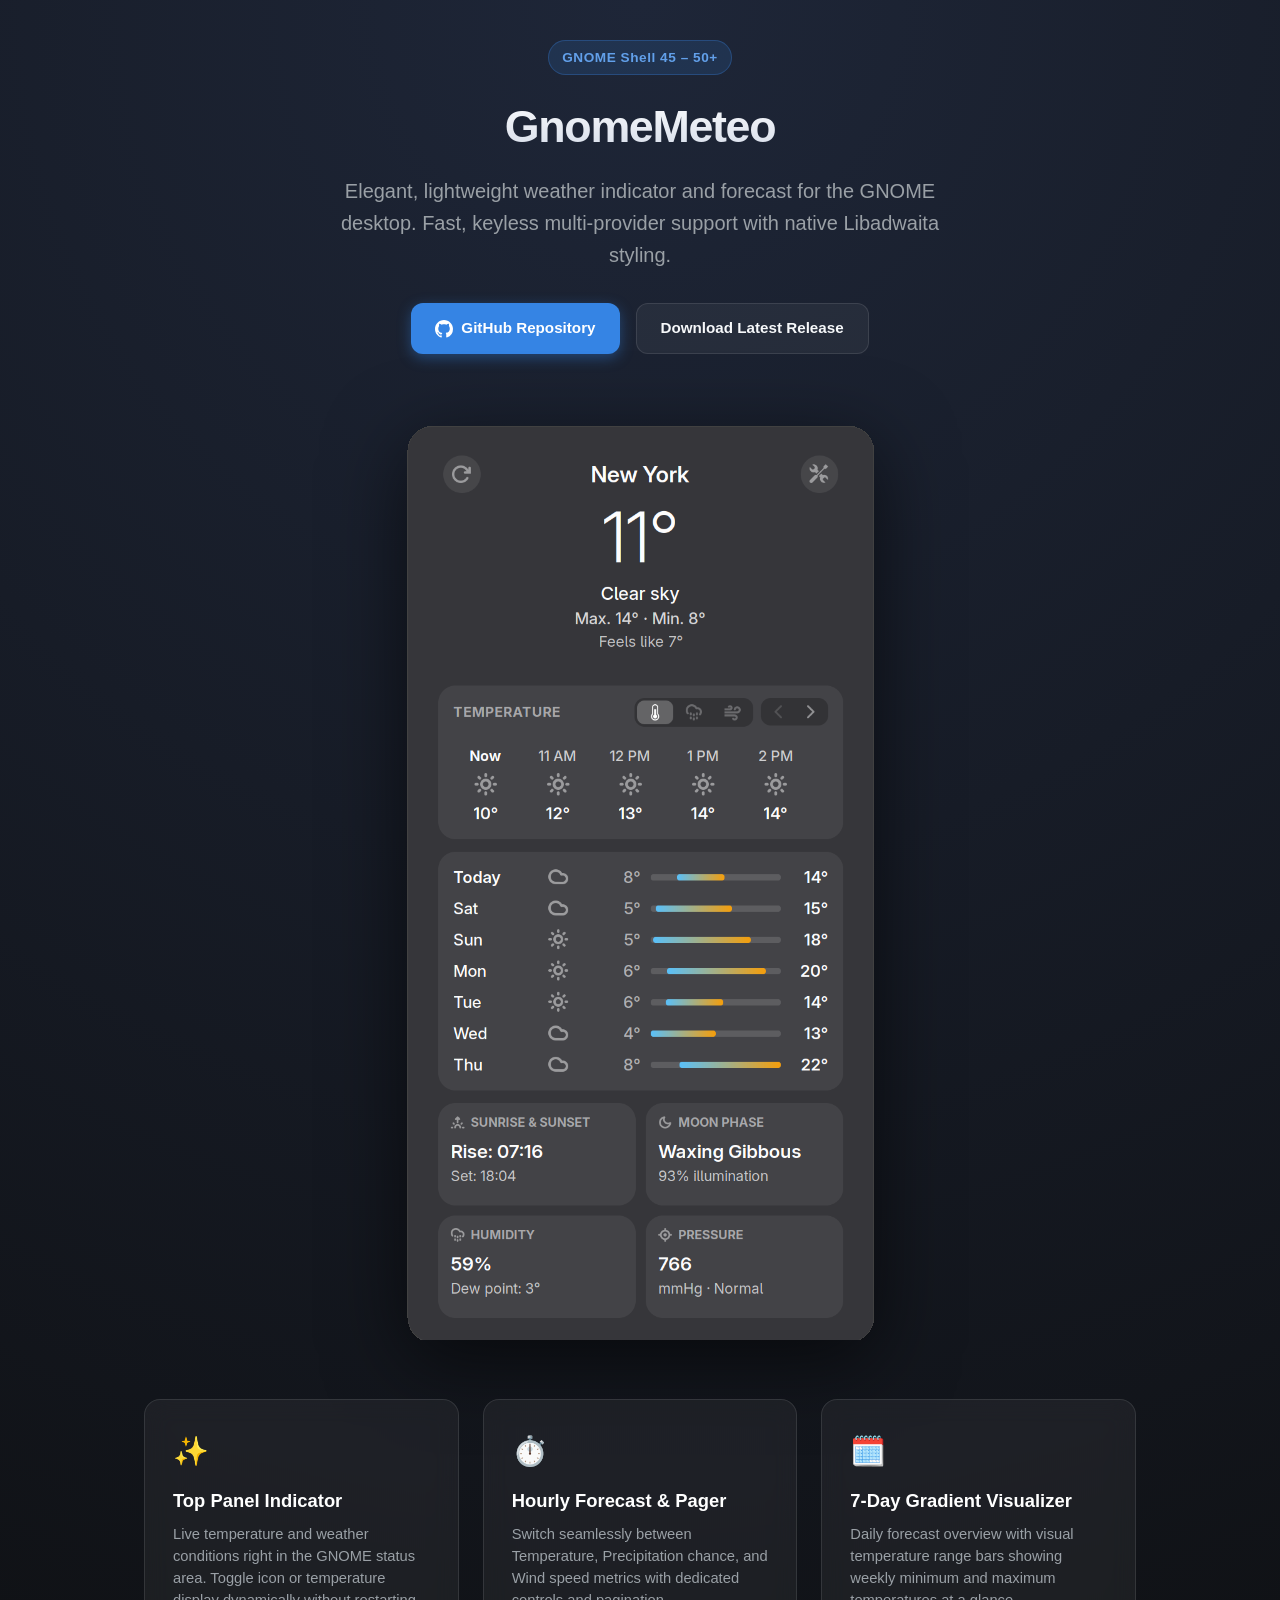
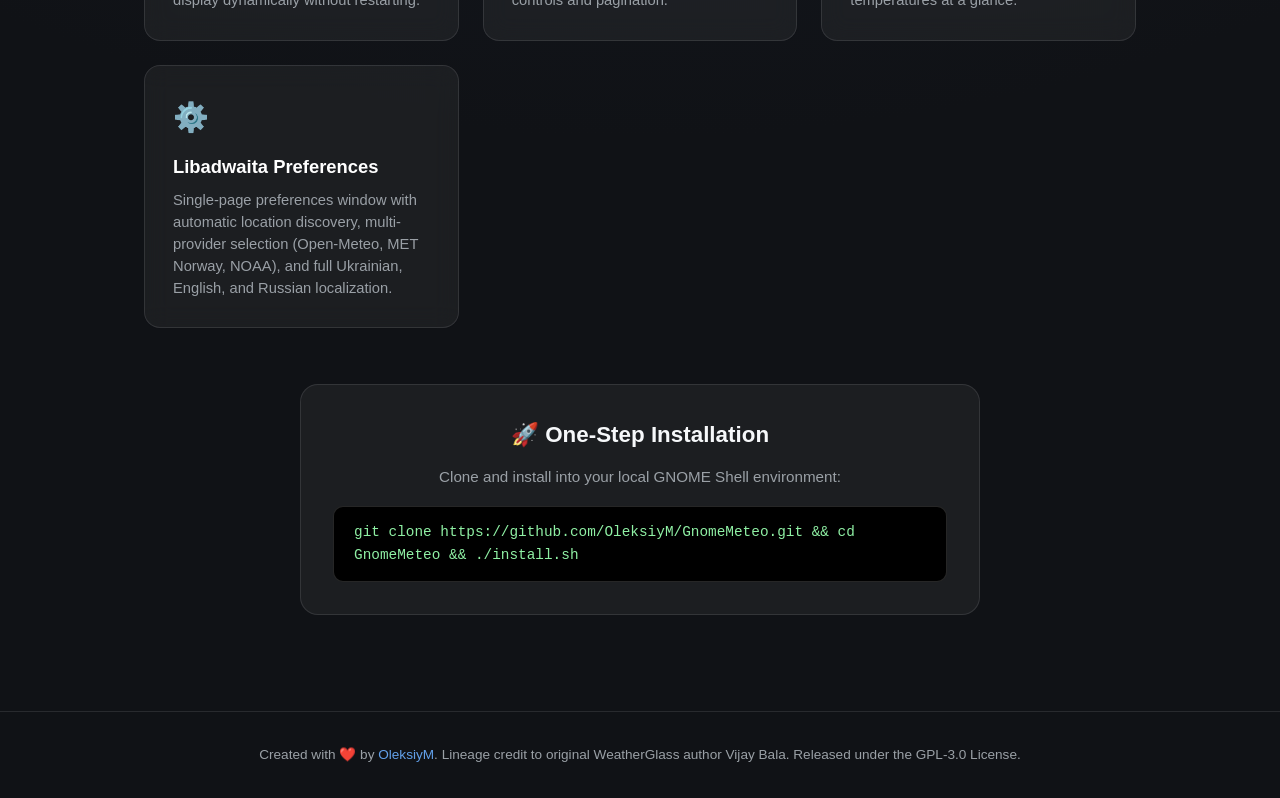
==== index.html @ cbe9571a "ci: add GitHub Actions workflows, landing page, and clean up repo structure" ====
<!DOCTYPE html>
<html lang="en">
<head>
  <meta charset="UTF-8">
  <meta name="viewport" content="width=device-width, initial-scale=1.0">
  <title>GnomeMeteo — Weather Indicator & Forecast for GNOME Shell</title>
  <meta name="description" content="Elegant, lightweight weather indicator and forecast for GNOME Shell 45+ with native Libadwaita styling.">
  <link rel="icon" type="image/png" href="extension/assets/weatherglass-icon-128.png">
  <style>
    :root {
      --bg: #101216;
      --card-bg: rgba(255, 255, 255, 0.05);
      --card-border: rgba(255, 255, 255, 0.1);
      --text-main: #f6f8fa;
      --text-muted: #9aa0a6;
      --accent: #3584e4;
      --accent-hover: #1c71d8;
    }

    * {
      box-sizing: border-box;
      margin: 0;
      padding: 0;
    }

    body {
      font-family: -apple-system, BlinkMacSystemFont, "Cantarell", "Inter", "Segoe UI", Roboto, Helvetica, Arial, sans-serif;
      background: radial-gradient(circle at 50% 0%, #1e2638 0%, var(--bg) 70%);
      color: var(--text-main);
      line-height: 1.6;
      min-height: 100vh;
      display: flex;
      flex-direction: column;
    }

    header {
      padding: 2.5rem 1.5rem 1.5rem;
      text-align: center;
      max-width: 800px;
      margin: 0 auto;
    }

    .badge {
      display: inline-block;
      padding: 0.35rem 0.85rem;
      border-radius: 999px;
      background: rgba(53, 132, 228, 0.15);
      color: #62a0ea;
      font-size: 0.85rem;
      font-weight: 600;
      letter-spacing: 0.04em;
      margin-bottom: 1rem;
      border: 1px solid rgba(53, 132, 228, 0.3);
    }

    h1 {
      font-size: 2.8rem;
      font-weight: 800;
      letter-spacing: -0.03em;
      margin-bottom: 0.8rem;
      background: linear-gradient(180deg, #ffffff 0%, #cfd7e6 100%);
      -webkit-background-clip: text;
      -webkit-text-fill-color: transparent;
    }

    .subtitle {
      font-size: 1.25rem;
      color: var(--text-muted);
      max-width: 620px;
      margin: 0 auto 2rem;
    }

    .cta-buttons {
      display: flex;
      gap: 1rem;
      justify-content: center;
      flex-wrap: wrap;
      margin-bottom: 2rem;
    }

    .btn {
      display: inline-flex;
      align-items: center;
      gap: 0.5rem;
      padding: 0.75rem 1.5rem;
      border-radius: 12px;
      font-weight: 600;
      font-size: 0.95rem;
      text-decoration: none;
      transition: all 0.2s ease;
    }

    .btn-primary {
      background: var(--accent);
      color: #ffffff;
      box-shadow: 0 4px 14px rgba(53, 132, 228, 0.4);
    }

    .btn-primary:hover {
      background: var(--accent-hover);
      transform: translateY(-1px);
    }

    .btn-secondary {
      background: var(--card-bg);
      color: var(--text-main);
      border: 1px solid var(--card-border);
    }

    .btn-secondary:hover {
      background: rgba(255, 255, 255, 0.1);
      transform: translateY(-1px);
    }

    main {
      flex: 1;
      max-width: 1040px;
      margin: 0 auto;
      padding: 0 1.5rem 3rem;
      width: 100%;
    }

    .preview-container {
      display: flex;
      justify-content: center;
      align-items: center;
      padding: 1rem 0 3.5rem;
    }

    .preview-image {
      max-width: 100%;
      height: auto;
      filter: drop-shadow(0 20px 40px rgba(0, 0, 0, 0.6));
      border-radius: 18px;
      transition: transform 0.3s ease;
    }

    .preview-image:hover {
      transform: scale(1.01);
    }

    .features-grid {
      display: grid;
      grid-template-columns: repeat(auto-fit, minmax(280px, 1fr));
      gap: 1.5rem;
      margin-bottom: 3.5rem;
    }

    .feature-card {
      background: var(--card-bg);
      border: 1px solid var(--card-border);
      border-radius: 16px;
      padding: 1.75rem;
      backdrop-filter: blur(12px);
      transition: border-color 0.2s;
    }

    .feature-card:hover {
      border-color: rgba(255, 255, 255, 0.25);
    }

    .feature-icon {
      font-size: 1.8rem;
      margin-bottom: 0.75rem;
    }

    .feature-title {
      font-size: 1.15rem;
      font-weight: 700;
      margin-bottom: 0.5rem;
      color: #ffffff;
    }

    .feature-desc {
      font-size: 0.92rem;
      color: var(--text-muted);
      line-height: 1.5;
    }

    .install-section {
      background: var(--card-bg);
      border: 1px solid var(--card-border);
      border-radius: 18px;
      padding: 2rem;
      text-align: center;
      max-width: 680px;
      margin: 0 auto 3rem;
    }

    .install-section h2 {
      font-size: 1.4rem;
      margin-bottom: 0.75rem;
    }

    .code-block {
      background: #000000;
      border: 1px solid rgba(255, 255, 255, 0.15);
      border-radius: 10px;
      padding: 0.9rem 1.25rem;
      font-family: ui-monospace, SFMono-Regular, "SF Mono", Menlo, Consolas, monospace;
      font-size: 0.9rem;
      color: #8ff0a4;
      text-align: left;
      overflow-x: auto;
      margin-top: 1rem;
    }

    footer {
      border-top: 1px solid var(--card-border);
      padding: 2rem 1.5rem;
      text-align: center;
      font-size: 0.85rem;
      color: var(--text-muted);
    }

    footer a {
      color: #62a0ea;
      text-decoration: none;
    }

    footer a:hover {
      text-decoration: underline;
    }
  </style>
</head>
<body>

  <header>
    <div class="badge">GNOME Shell 45 – 50+</div>
    <h1>GnomeMeteo</h1>
    <p class="subtitle">
      Elegant, lightweight weather indicator and forecast for the GNOME desktop. Fast, keyless multi-provider support with native Libadwaita styling.
    </p>
    <div class="cta-buttons">
      <a href="https://github.com/OleksiyM/GnomeMeteo" class="btn btn-primary" target="_blank" rel="noopener">
        <svg width="18" height="18" viewBox="0 0 16 16" fill="currentColor">
          <path d="M8 0C3.58 0 0 3.58 0 8c0 3.54 2.29 6.53 5.47 7.59.4.07.55-.17.55-.38 0-.19-.01-.82-.01-1.49-2.01.37-2.53-.49-2.69-.94-.09-.23-.48-.94-.82-1.13-.28-.15-.68-.52-.01-.53.63-.01 1.08.58 1.23.82.72 1.21 1.87.87 2.33.66.07-.52.28-.87.51-1.07-1.78-.2-3.64-.89-3.64-3.95 0-.87.31-1.59.82-2.15-.08-.2-.36-1.02.08-2.12 0 0 .67-.21 2.2.82.64-.18 1.32-.27 2-.27.68 0 1.36.09 2 .27 1.53-1.04 2.2-.82 2.2-.82.44 1.1.16 1.92.08 2.12.51.56.82 1.27.82 2.15 0 3.07-1.87 3.75-3.65 3.95.29.25.54.73.54 1.48 0 1.07-.01 1.93-.01 2.2 0 .21.15.46.55.38A8.013 8.013 0 0016 8c0-4.42-3.58-8-8-8z"/>
        </svg>
        GitHub Repository
      </a>
      <a href="https://github.com/OleksiyM/GnomeMeteo/releases/latest" class="btn btn-secondary" target="_blank" rel="noopener">
        Download Latest Release
      </a>
    </div>
  </header>

  <main>
    <div class="preview-container">
      <img src="screenshots/screenshot-1.png" alt="GnomeMeteo New York Forecast Preview" class="preview-image" width="467" height="917">
    </div>

    <div class="features-grid">
      <div class="feature-card">
        <div class="feature-icon">✨</div>
        <div class="feature-title">Top Panel Indicator</div>
        <div class="feature-desc">
          Live temperature and weather conditions right in the GNOME status area. Toggle icon or temperature display dynamically without restarting.
        </div>
      </div>

      <div class="feature-card">
        <div class="feature-icon">⏱️</div>
        <div class="feature-title">Hourly Forecast & Pager</div>
        <div class="feature-desc">
          Switch seamlessly between Temperature, Precipitation chance, and Wind speed metrics with dedicated controls and pagination.
        </div>
      </div>

      <div class="feature-card">
        <div class="feature-icon">🗓️</div>
        <div class="feature-title">7-Day Gradient Visualizer</div>
        <div class="feature-desc">
          Daily forecast overview with visual temperature range bars showing weekly minimum and maximum temperatures at a glance.
        </div>
      </div>

      <div class="feature-card">
        <div class="feature-icon">⚙️</div>
        <div class="feature-title">Libadwaita Preferences</div>
        <div class="feature-desc">
          Single-page preferences window with automatic location discovery, multi-provider selection (Open-Meteo, MET Norway, NOAA), and full Ukrainian, English, and Russian localization.
        </div>
      </div>
    </div>

    <div class="install-section">
      <h2>🚀 One-Step Installation</h2>
      <p style="color: var(--text-muted); font-size: 0.95rem;">Clone and install into your local GNOME Shell environment:</p>
      <div class="code-block">
        git clone https://github.com/OleksiyM/GnomeMeteo.git &amp;&amp; cd GnomeMeteo &amp;&amp; ./install.sh
      </div>
    </div>
  </main>

  <footer>
    <p>
      Created with ❤️ by <a href="https://github.com/OleksiyM" target="_blank" rel="noopener">OleksiyM</a>.
      Lineage credit to original WeatherGlass author Vijay Bala. Released under the GPL-3.0 License.
    </p>
  </footer>

</body>
</html>
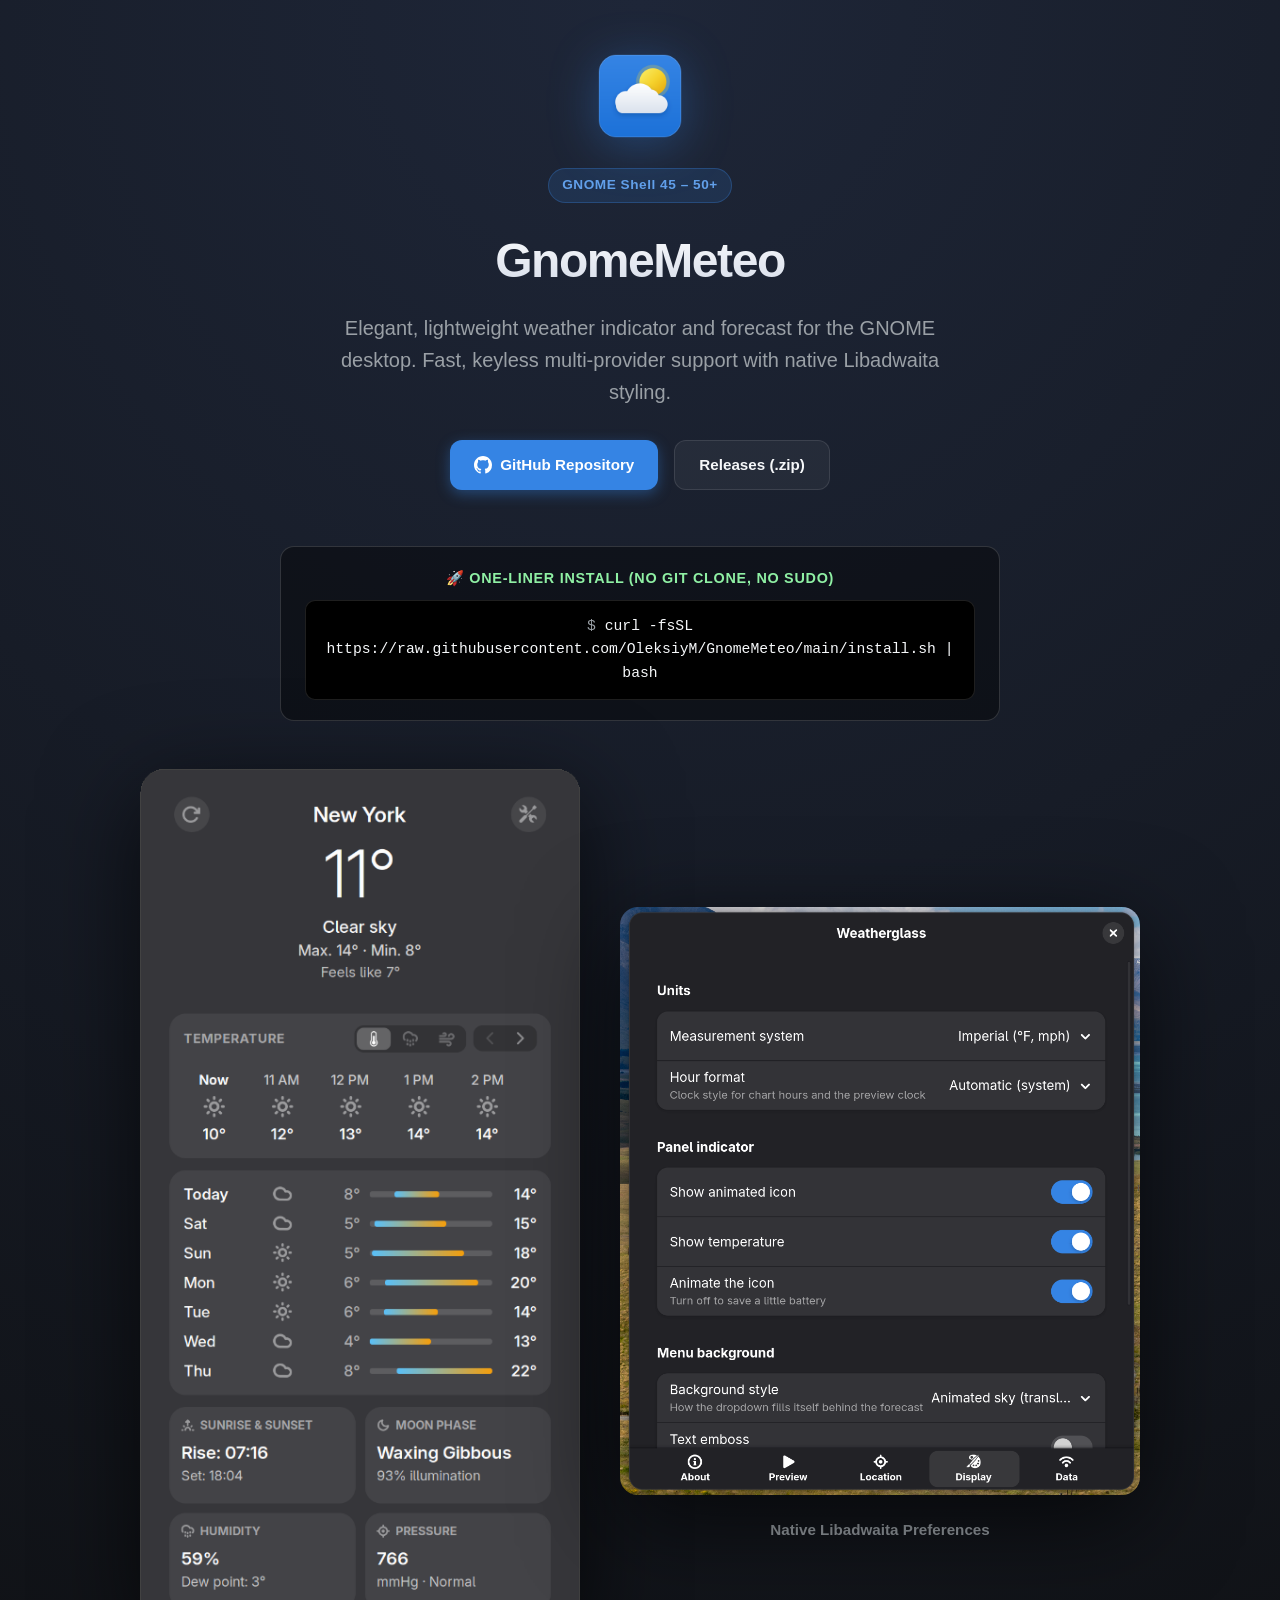
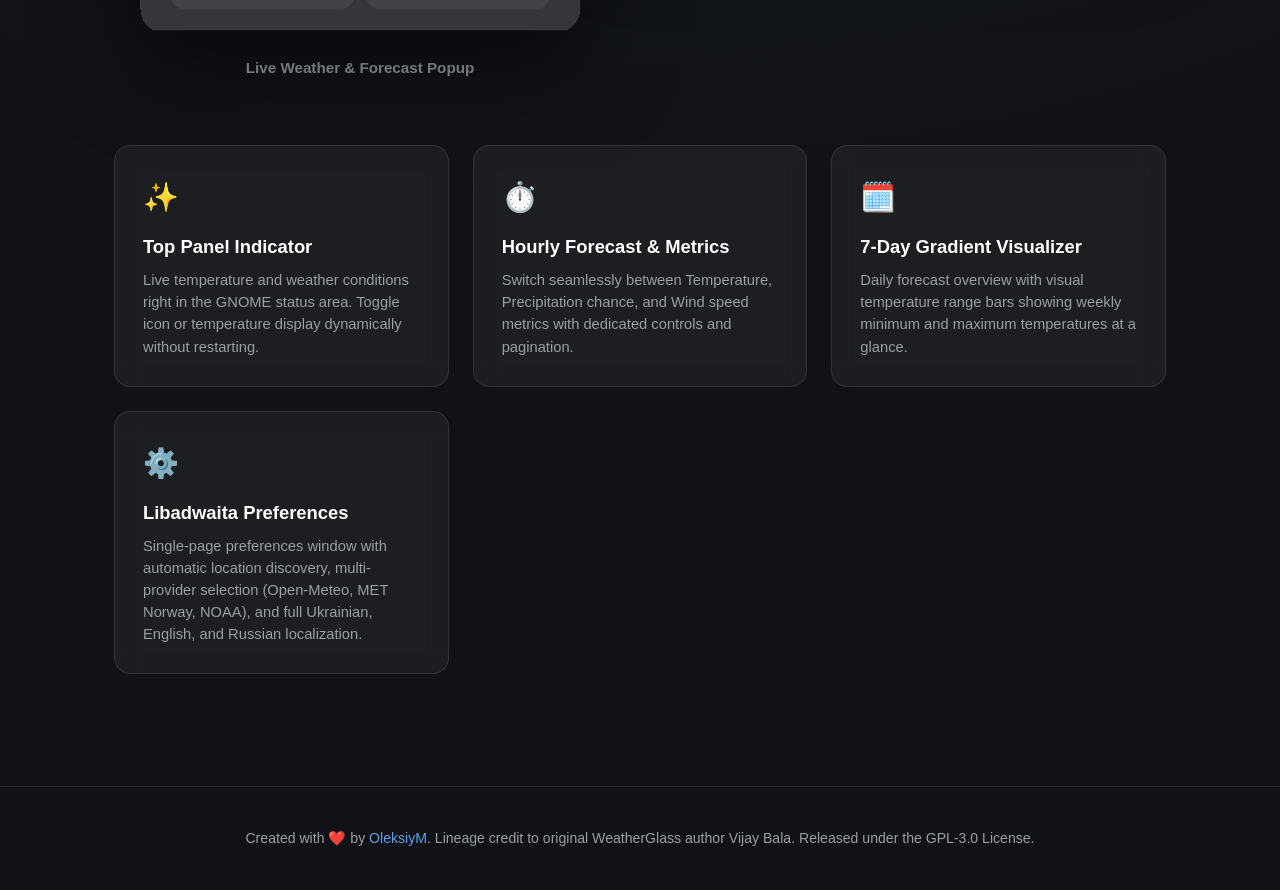
==== commit 5a9fa409: "feat: add one-liner installer, native Adwaita assets, package scripts, and release automation" ====
--- a/index.html
+++ b/index.html
@@ -5,7 +5,7 @@
   <meta name="viewport" content="width=device-width, initial-scale=1.0">
   <title>GnomeMeteo — Weather Indicator & Forecast for GNOME Shell</title>
   <meta name="description" content="Elegant, lightweight weather indicator and forecast for GNOME Shell 45+ with native Libadwaita styling.">
-  <link rel="icon" type="image/png" href="extension/assets/weatherglass-icon-128.png">
+  <link rel="icon" type="image/png" href="extension/assets/gnome-meteo-128.png">
   <style>
     :root {
       --bg: #101216;
@@ -34,7 +34,7 @@
     }
 
     header {
-      padding: 2.5rem 1.5rem 1.5rem;
+      padding: 3rem 1.5rem 1.5rem;
       text-align: center;
       max-width: 800px;
       margin: 0 auto;
@@ -49,12 +49,19 @@
       font-size: 0.85rem;
       font-weight: 600;
       letter-spacing: 0.04em;
+      margin-bottom: 1.25rem;
+      border: 1px solid rgba(53, 132, 228, 0.3);
+    }
+
+    .app-logo {
+      width: 96px;
+      height: 96px;
       margin-bottom: 1rem;
-      border: 1px solid rgba(53, 132, 228, 0.3);
+      filter: drop-shadow(0 8px 24px rgba(53, 132, 228, 0.35));
     }
 
     h1 {
-      font-size: 2.8rem;
+      font-size: 3rem;
       font-weight: 800;
       letter-spacing: -0.03em;
       margin-bottom: 0.8rem;
@@ -114,36 +121,85 @@
 
     main {
       flex: 1;
-      max-width: 1040px;
+      max-width: 1100px;
       margin: 0 auto;
       padding: 0 1.5rem 3rem;
       width: 100%;
     }
 
-    .preview-container {
+    .install-box {
+      background: rgba(0, 0, 0, 0.4);
+      border: 1px solid rgba(255, 255, 255, 0.15);
+      border-radius: 14px;
+      padding: 1.25rem 1.5rem;
+      max-width: 720px;
+      margin: 0 auto 3rem;
+      text-align: center;
+    }
+
+    .install-box-title {
+      font-size: 0.9rem;
+      font-weight: 600;
+      text-transform: uppercase;
+      letter-spacing: 0.05em;
+      color: #8ff0a4;
+      margin-bottom: 0.6rem;
+    }
+
+    .code-block {
+      background: #000000;
+      border: 1px solid rgba(255, 255, 255, 0.12);
+      border-radius: 10px;
+      padding: 0.85rem 1.25rem;
+      font-family: ui-monospace, SFMono-Regular, "SF Mono", Menlo, Consolas, monospace;
+      font-size: 0.92rem;
+      color: #f6f8fa;
+      user-select: all;
+      overflow-x: auto;
+    }
+
+    .code-block span.prompt {
+      color: var(--text-muted);
+      user-select: none;
+    }
+
+    .showcase-grid {
       display: flex;
       justify-content: center;
       align-items: center;
-      padding: 1rem 0 3.5rem;
-    }
-
-    .preview-image {
+      gap: 2.5rem;
+      flex-wrap: wrap;
+      margin-bottom: 4rem;
+    }
+
+    .showcase-item {
+      text-align: center;
+    }
+
+    .showcase-item img {
       max-width: 100%;
       height: auto;
-      filter: drop-shadow(0 20px 40px rgba(0, 0, 0, 0.6));
+      filter: drop-shadow(0 24px 48px rgba(0, 0, 0, 0.65));
       border-radius: 18px;
       transition: transform 0.3s ease;
     }
 
-    .preview-image:hover {
-      transform: scale(1.01);
+    .showcase-item img:hover {
+      transform: scale(1.02);
+    }
+
+    .showcase-caption {
+      margin-top: 1rem;
+      font-size: 0.95rem;
+      font-weight: 600;
+      color: var(--text-muted);
     }
 
     .features-grid {
       display: grid;
-      grid-template-columns: repeat(auto-fit, minmax(280px, 1fr));
+      grid-template-columns: repeat(auto-fit, minmax(250px, 1fr));
       gap: 1.5rem;
-      margin-bottom: 3.5rem;
+      margin-bottom: 4rem;
     }
 
     .feature-card {
@@ -177,39 +233,11 @@
       line-height: 1.5;
     }
 
-    .install-section {
-      background: var(--card-bg);
-      border: 1px solid var(--card-border);
-      border-radius: 18px;
-      padding: 2rem;
-      text-align: center;
-      max-width: 680px;
-      margin: 0 auto 3rem;
-    }
-
-    .install-section h2 {
-      font-size: 1.4rem;
-      margin-bottom: 0.75rem;
-    }
-
-    .code-block {
-      background: #000000;
-      border: 1px solid rgba(255, 255, 255, 0.15);
-      border-radius: 10px;
-      padding: 0.9rem 1.25rem;
-      font-family: ui-monospace, SFMono-Regular, "SF Mono", Menlo, Consolas, monospace;
-      font-size: 0.9rem;
-      color: #8ff0a4;
-      text-align: left;
-      overflow-x: auto;
-      margin-top: 1rem;
-    }
-
     footer {
       border-top: 1px solid var(--card-border);
-      padding: 2rem 1.5rem;
+      padding: 2.5rem 1.5rem;
       text-align: center;
-      font-size: 0.85rem;
+      font-size: 0.88rem;
       color: var(--text-muted);
     }
 
@@ -226,6 +254,8 @@
 <body>
 
   <header>
+    <img src="extension/assets/gnome-meteo-512.png" alt="GnomeMeteo Logo" class="app-logo">
+    <br>
     <div class="badge">GNOME Shell 45 – 50+</div>
     <h1>GnomeMeteo</h1>
     <p class="subtitle">
@@ -239,14 +269,28 @@
         GitHub Repository
       </a>
       <a href="https://github.com/OleksiyM/GnomeMeteo/releases/latest" class="btn btn-secondary" target="_blank" rel="noopener">
-        Download Latest Release
+        Releases (.zip)
       </a>
     </div>
   </header>
 
   <main>
-    <div class="preview-container">
-      <img src="screenshots/screenshot-1.png" alt="GnomeMeteo New York Forecast Preview" class="preview-image" width="467" height="917">
+    <div class="install-box">
+      <div class="install-box-title">🚀 One-Liner Install (No git clone, no sudo)</div>
+      <div class="code-block">
+        <span class="prompt">$ </span>curl -fsSL https://raw.githubusercontent.com/OleksiyM/GnomeMeteo/main/install.sh | bash
+      </div>
+    </div>
+
+    <div class="showcase-grid">
+      <div class="showcase-item" style="max-width: 440px;">
+        <img src="screenshots/screenshot-1.png" alt="GnomeMeteo Forecast Popup Preview">
+        <div class="showcase-caption">Live Weather &amp; Forecast Popup</div>
+      </div>
+      <div class="showcase-item" style="max-width: 520px;">
+        <img src="screenshots/05-preferences.png" alt="GnomeMeteo Preferences Window">
+        <div class="showcase-caption">Native Libadwaita Preferences</div>
+      </div>
     </div>
 
     <div class="features-grid">
@@ -260,7 +304,7 @@
 
       <div class="feature-card">
         <div class="feature-icon">⏱️</div>
-        <div class="feature-title">Hourly Forecast & Pager</div>
+        <div class="feature-title">Hourly Forecast &amp; Metrics</div>
         <div class="feature-desc">
           Switch seamlessly between Temperature, Precipitation chance, and Wind speed metrics with dedicated controls and pagination.
         </div>
@@ -282,14 +326,6 @@
         </div>
       </div>
     </div>
-
-    <div class="install-section">
-      <h2>🚀 One-Step Installation</h2>
-      <p style="color: var(--text-muted); font-size: 0.95rem;">Clone and install into your local GNOME Shell environment:</p>
-      <div class="code-block">
-        git clone https://github.com/OleksiyM/GnomeMeteo.git &amp;&amp; cd GnomeMeteo &amp;&amp; ./install.sh
-      </div>
-    </div>
   </main>
 
   <footer>
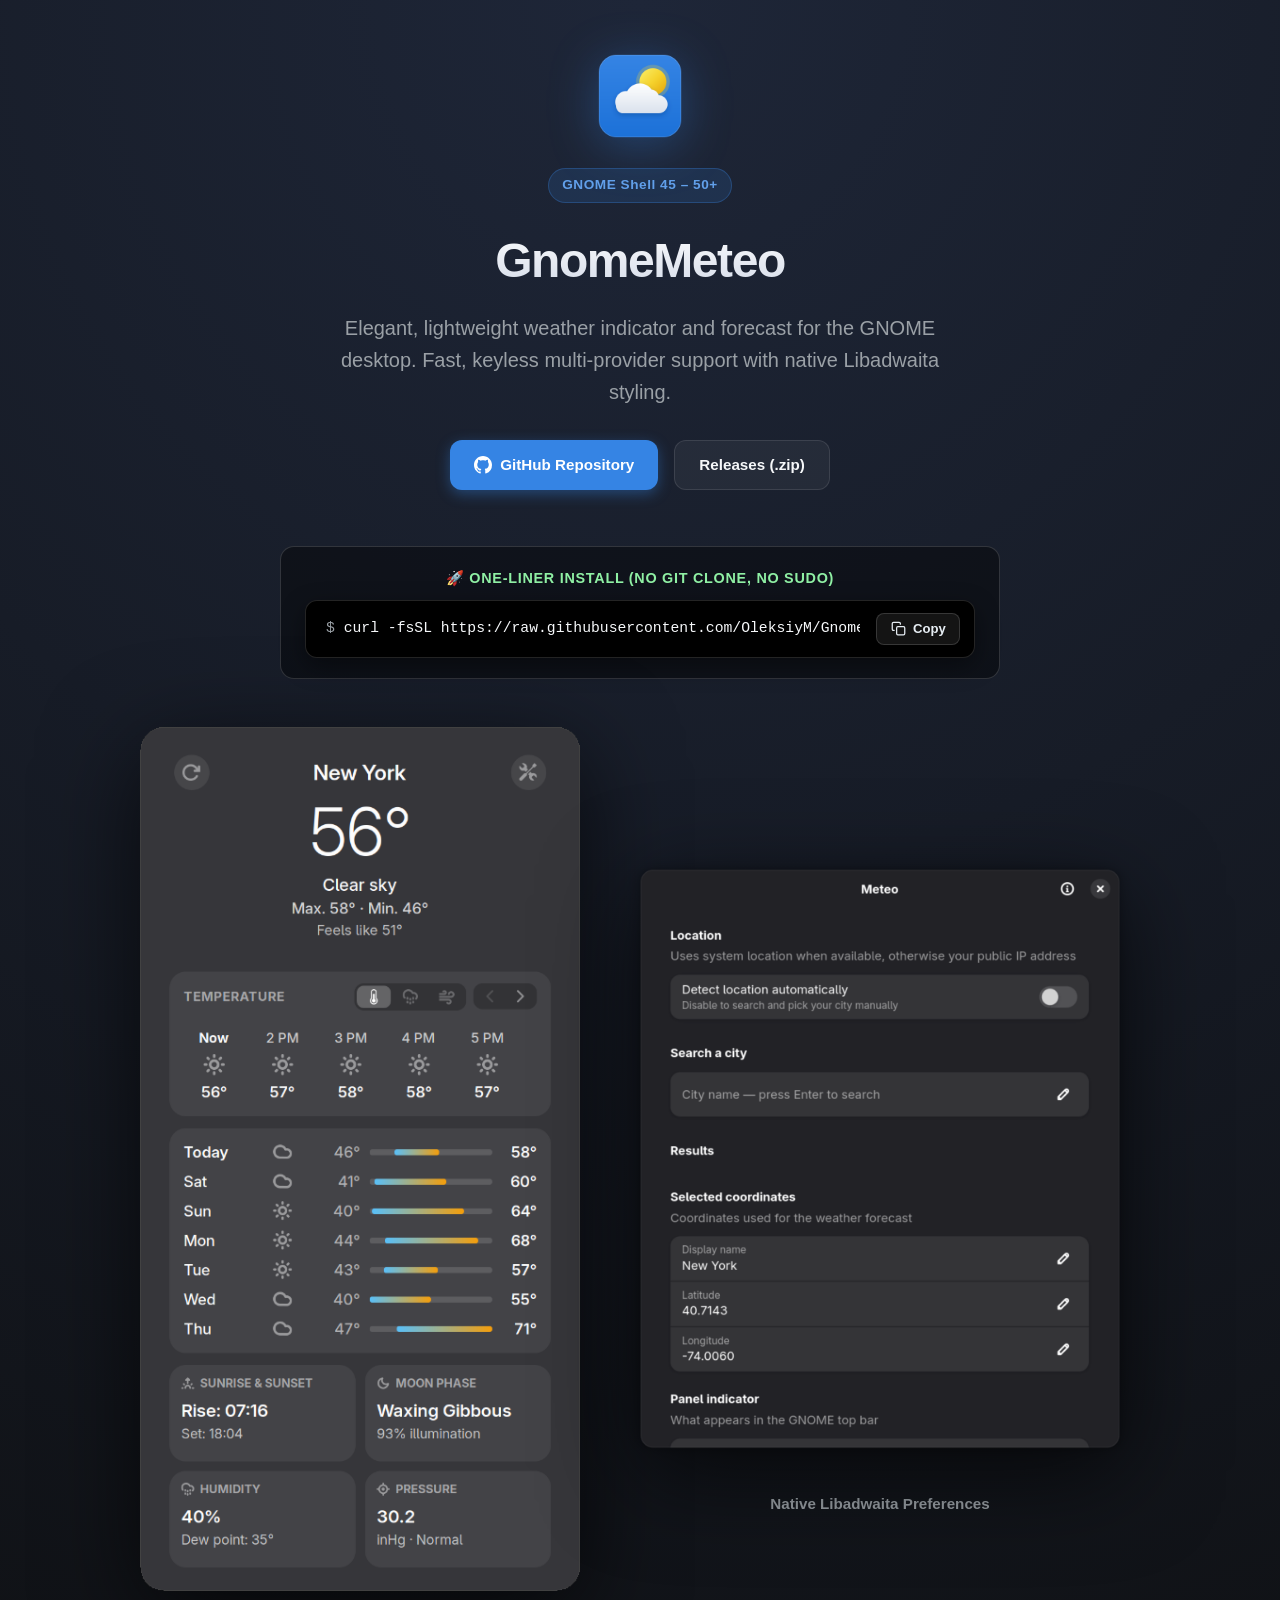
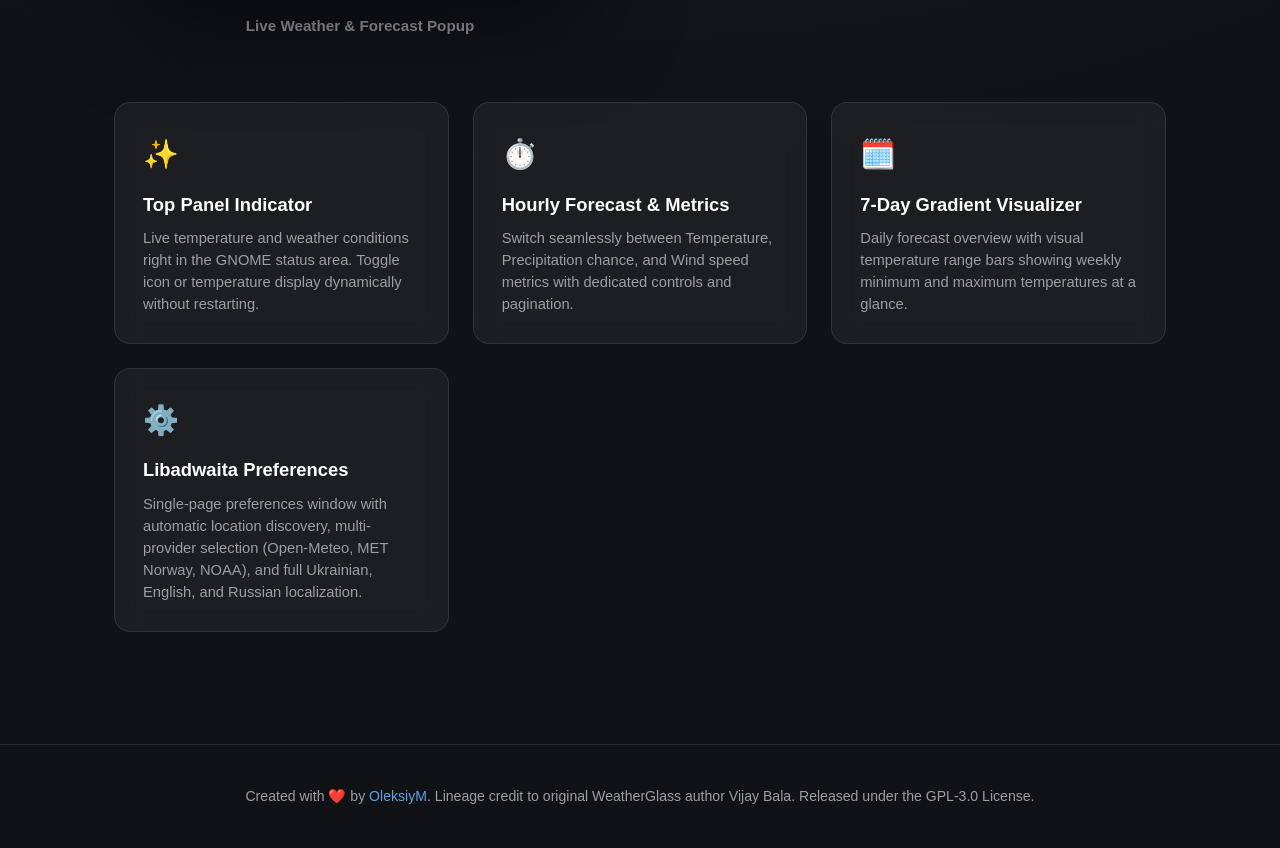
==== commit f06379f7: "feat(web): left-align install command and add interactive copy button" ====
--- a/index.html
+++ b/index.html
@@ -148,19 +148,94 @@
 
     .code-block {
       background: #000000;
-      border: 1px solid rgba(255, 255, 255, 0.12);
-      border-radius: 10px;
-      padding: 0.85rem 1.25rem;
+      border: 1px solid rgba(255, 255, 255, 0.14);
+      border-radius: 12px;
+      padding: 0.65rem 0.85rem 0.65rem 1.25rem;
+      display: flex;
+      align-items: center;
+      justify-content: space-between;
+      gap: 1rem;
+      text-align: left;
+      box-shadow: 0 8px 24px rgba(0, 0, 0, 0.4);
+      transition: border-color 0.2s ease;
+    }
+
+    .code-block:hover {
+      border-color: rgba(255, 255, 255, 0.25);
+    }
+
+    .code-content {
       font-family: ui-monospace, SFMono-Regular, "SF Mono", Menlo, Consolas, monospace;
       font-size: 0.92rem;
       color: #f6f8fa;
+      overflow-x: auto;
+      white-space: nowrap;
+      flex-grow: 1;
+      padding: 0.35rem 0;
+      scrollbar-width: thin;
       user-select: all;
-      overflow-x: auto;
-    }
-
-    .code-block span.prompt {
+    }
+
+    .code-content span.prompt {
       color: var(--text-muted);
       user-select: none;
+    }
+
+    .copy-btn {
+      display: inline-flex;
+      align-items: center;
+      gap: 0.45rem;
+      background: rgba(255, 255, 255, 0.08);
+      border: 1px solid rgba(255, 255, 255, 0.15);
+      color: #e6edf3;
+      border-radius: 8px;
+      padding: 0.45rem 0.85rem;
+      font-size: 0.82rem;
+      font-weight: 600;
+      font-family: inherit;
+      cursor: pointer;
+      flex-shrink: 0;
+      user-select: none;
+      transition: all 0.2s ease;
+    }
+
+    .copy-btn:hover {
+      background: rgba(255, 255, 255, 0.16);
+      border-color: rgba(255, 255, 255, 0.3);
+      color: #ffffff;
+    }
+
+    .copy-btn:active {
+      transform: scale(0.96);
+    }
+
+    .copy-btn svg {
+      flex-shrink: 0;
+    }
+
+    .copy-btn .check-icon {
+      display: none;
+      color: #3fb950;
+    }
+
+    .copy-btn.copied {
+      background: rgba(63, 185, 80, 0.15);
+      border-color: rgba(63, 185, 80, 0.4);
+      color: #3fb950;
+    }
+
+    .copy-btn.copied .copy-icon {
+      display: none;
+    }
+
+    .copy-btn.copied .check-icon {
+      display: inline-block;
+      animation: popIn 0.25s cubic-bezier(0.175, 0.885, 0.32, 1.275);
+    }
+
+    @keyframes popIn {
+      0% { transform: scale(0.5); opacity: 0; }
+      100% { transform: scale(1); opacity: 1; }
     }
 
     .showcase-grid {
@@ -278,7 +353,19 @@
     <div class="install-box">
       <div class="install-box-title">🚀 One-Liner Install (No git clone, no sudo)</div>
       <div class="code-block">
-        <span class="prompt">$ </span>curl -fsSL https://raw.githubusercontent.com/OleksiyM/GnomeMeteo/main/install.sh | bash
+        <div class="code-content">
+          <span class="prompt">$ </span><code id="cmd-text">curl -fsSL https://raw.githubusercontent.com/OleksiyM/GnomeMeteo/main/install.sh | bash</code>
+        </div>
+        <button id="copy-btn" class="copy-btn" type="button" aria-label="Copy command">
+          <svg class="copy-icon" width="15" height="15" viewBox="0 0 24 24" fill="none" stroke="currentColor" stroke-width="2" stroke-linecap="round" stroke-linejoin="round">
+            <rect x="9" y="9" width="13" height="13" rx="2" ry="2"></rect>
+            <path d="M5 15H4a2 2 0 0 1-2-2V4a2 2 0 0 1 2-2h9a2 2 0 0 1 2 2v1"></path>
+          </svg>
+          <svg class="check-icon" width="15" height="15" viewBox="0 0 24 24" fill="none" stroke="currentColor" stroke-width="2.5" stroke-linecap="round" stroke-linejoin="round">
+            <polyline points="20 6 9 17 4 12"></polyline>
+          </svg>
+          <span class="copy-label">Copy</span>
+        </button>
       </div>
     </div>
 
@@ -335,5 +422,36 @@
     </p>
   </footer>
 
+  <script>
+    const copyBtn = document.getElementById('copy-btn');
+    const cmdText = document.getElementById('cmd-text').innerText.trim();
+    const copyLabel = copyBtn.querySelector('.copy-label');
+
+    copyBtn.addEventListener('click', async () => {
+      try {
+        if (navigator.clipboard && navigator.clipboard.writeText) {
+          await navigator.clipboard.writeText(cmdText);
+        } else {
+          const ta = document.createElement('textarea');
+          ta.value = cmdText;
+          ta.style.position = 'fixed';
+          ta.style.opacity = '0';
+          document.body.appendChild(ta);
+          ta.select();
+          document.execCommand('copy');
+          document.body.removeChild(ta);
+        }
+        copyBtn.classList.add('copied');
+        copyLabel.textContent = 'Copied!';
+        setTimeout(() => {
+          copyBtn.classList.remove('copied');
+          copyLabel.textContent = 'Copy';
+        }, 2000);
+      } catch (err) {
+        console.error('Failed to copy command:', err);
+      }
+    });
+  </script>
+
 </body>
 </html>
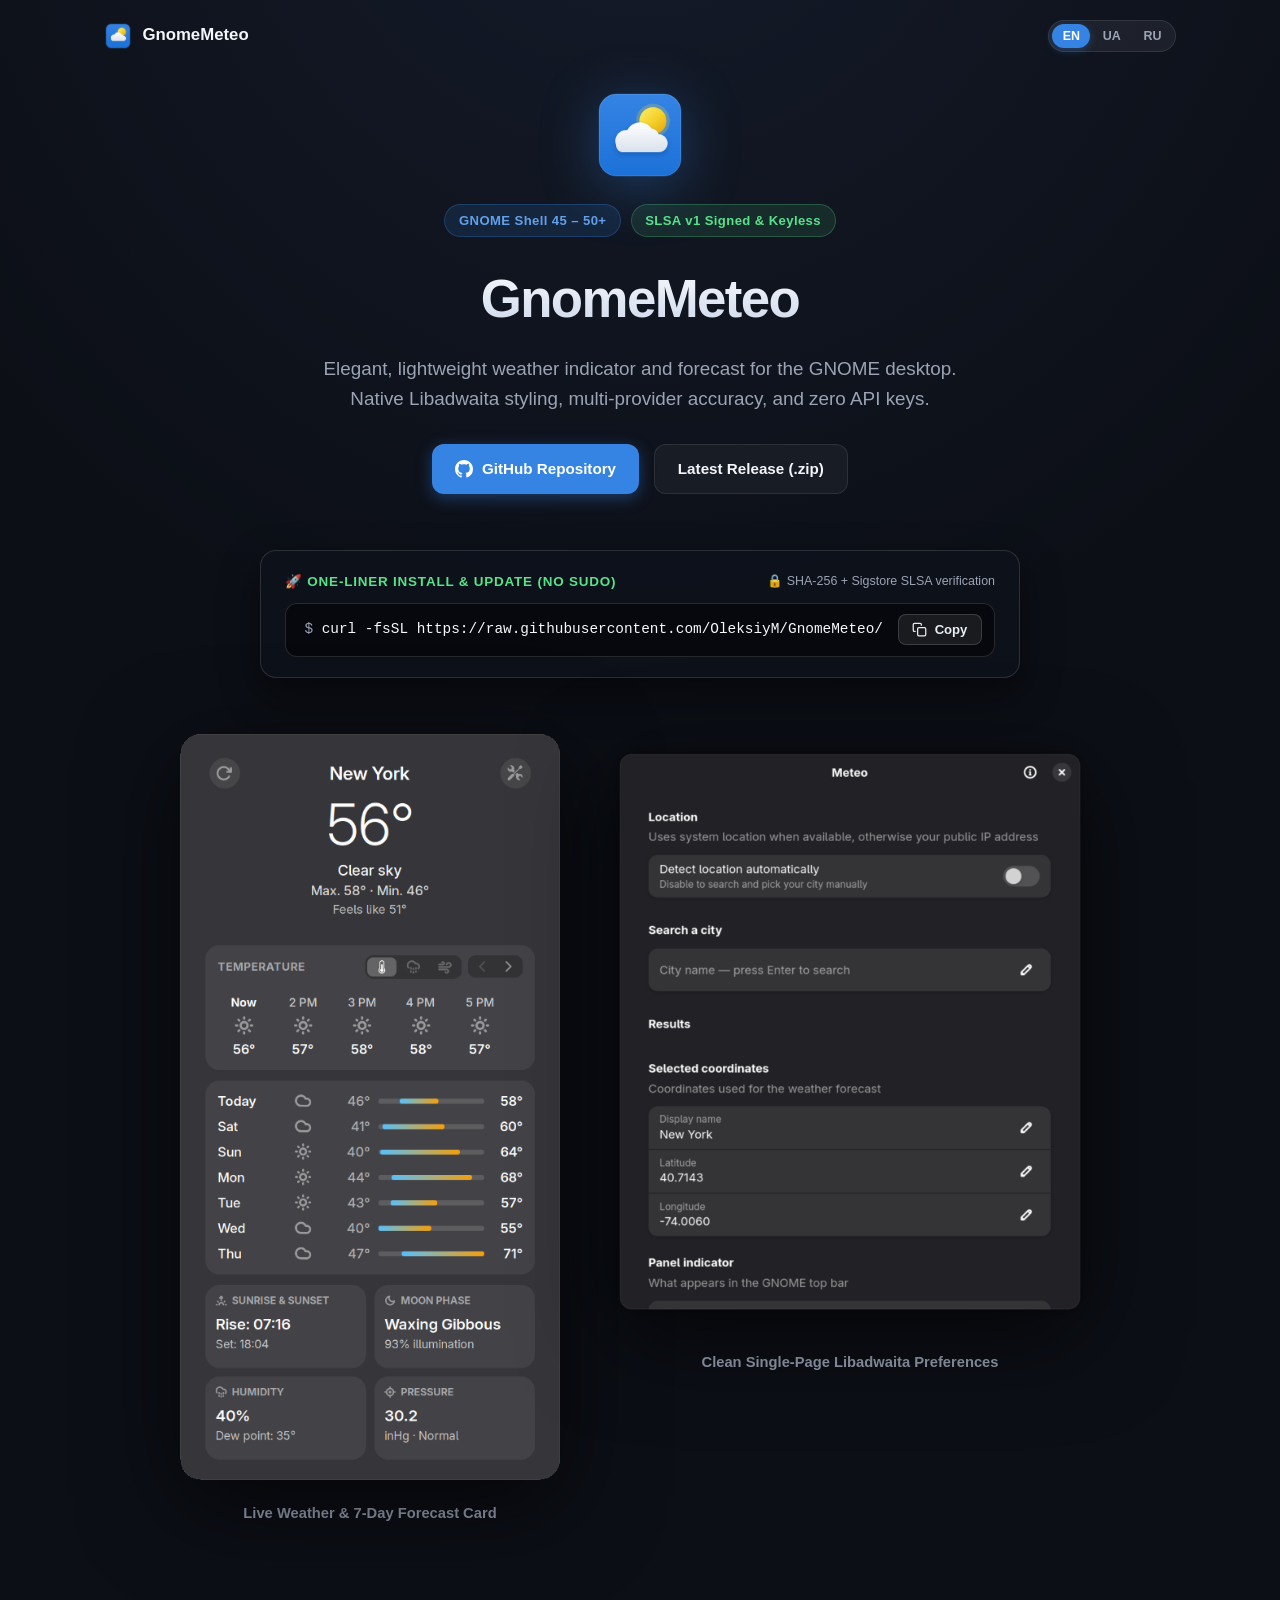
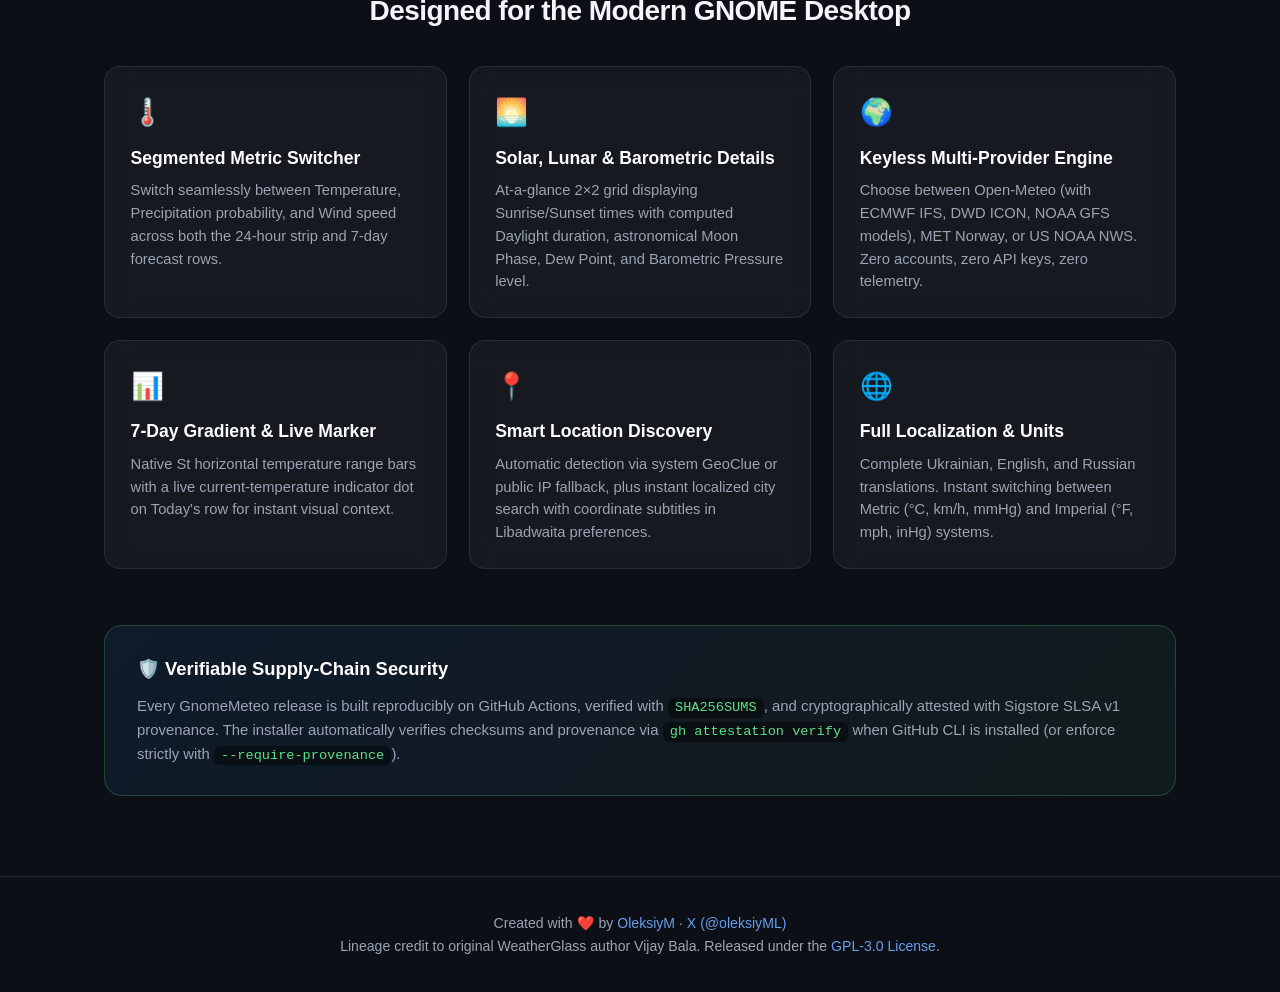
==== commit aa339076: "feat(web): redesign landing page with EN/UA/RU language switcher and SLSA security section" ====
--- a/index.html
+++ b/index.html
@@ -3,18 +3,27 @@
 <head>
   <meta charset="UTF-8">
   <meta name="viewport" content="width=device-width, initial-scale=1.0">
-  <title>GnomeMeteo — Weather Indicator & Forecast for GNOME Shell</title>
-  <meta name="description" content="Elegant, lightweight weather indicator and forecast for GNOME Shell 45+ with native Libadwaita styling.">
+  <title>GnomeMeteo — Native Weather Indicator & Forecast for GNOME Shell</title>
+  <meta name="description" content="Elegant, lightweight weather indicator and forecast for GNOME Shell 45–50+ with native Libadwaita styling, keyless multi-provider support, and SLSA v1 supply-chain provenance.">
+  <meta property="og:title" content="GnomeMeteo — Weather for GNOME Shell 45–50+">
+  <meta property="og:description" content="Native Libadwaita weather indicator and forecast popup with Open-Meteo, MET Norway, and NOAA NWS support.">
+  <meta property="og:image" content="https://oleksiym.github.io/GnomeMeteo/screenshots/screenshot-1.png">
   <link rel="icon" type="image/png" href="extension/assets/gnome-meteo-128.png">
   <style>
     :root {
-      --bg: #101216;
-      --card-bg: rgba(255, 255, 255, 0.05);
-      --card-border: rgba(255, 255, 255, 0.1);
-      --text-main: #f6f8fa;
-      --text-muted: #9aa0a6;
+      --bg-top: #151c2c;
+      --bg-main: #0c0f16;
+      --card-bg: rgba(255, 255, 255, 0.045);
+      --card-bg-hover: rgba(255, 255, 255, 0.075);
+      --card-border: rgba(255, 255, 255, 0.09);
+      --card-border-hover: rgba(255, 255, 255, 0.2);
+      --text-main: #f4f6fb;
+      --text-muted: #9ba3b4;
       --accent: #3584e4;
+      --accent-light: #62a0ea;
       --accent-hover: #1c71d8;
+      --green: #57e389;
+      --amber: #f8e45c;
     }
 
     * {
@@ -24,62 +33,138 @@
     }
 
     body {
-      font-family: -apple-system, BlinkMacSystemFont, "Cantarell", "Inter", "Segoe UI", Roboto, Helvetica, Arial, sans-serif;
-      background: radial-gradient(circle at 50% 0%, #1e2638 0%, var(--bg) 70%);
+      font-family: "Cantarell", "Inter", -apple-system, BlinkMacSystemFont, "Segoe UI", Roboto, sans-serif;
+      background: radial-gradient(ellipse 90% 50% at 50% -10%, var(--bg-top) 0%, var(--bg-main) 75%);
+      background-color: var(--bg-main);
       color: var(--text-main);
       line-height: 1.6;
       min-height: 100vh;
       display: flex;
       flex-direction: column;
-    }
-
+      overflow-x: hidden;
+    }
+
+    /* Top Navigation Bar */
+    .navbar {
+      max-width: 1120px;
+      width: 100%;
+      margin: 0 auto;
+      padding: 1.25rem 1.5rem 0;
+      display: flex;
+      justify-content: space-between;
+      align-items: center;
+    }
+
+    .nav-brand {
+      display: flex;
+      align-items: center;
+      gap: 0.65rem;
+      font-weight: 700;
+      font-size: 1.05rem;
+      color: var(--text-main);
+      text-decoration: none;
+    }
+
+    .nav-brand img {
+      width: 28px;
+      height: 28px;
+    }
+
+    .lang-switcher {
+      display: inline-flex;
+      background: rgba(255, 255, 255, 0.06);
+      border: 1px solid var(--card-border);
+      border-radius: 999px;
+      padding: 3px;
+      gap: 2px;
+    }
+
+    .lang-btn {
+      background: transparent;
+      border: none;
+      color: var(--text-muted);
+      font-size: 0.78rem;
+      font-weight: 700;
+      padding: 0.3rem 0.65rem;
+      border-radius: 999px;
+      cursor: pointer;
+      transition: all 0.18s ease;
+      font-family: inherit;
+    }
+
+    .lang-btn:hover {
+      color: var(--text-main);
+    }
+
+    .lang-btn.active {
+      background: var(--accent);
+      color: #ffffff;
+      box-shadow: 0 2px 8px rgba(53, 132, 228, 0.35);
+    }
+
+    /* Hero Section */
     header {
-      padding: 3rem 1.5rem 1.5rem;
+      padding: 2.2rem 1.5rem 1.5rem;
       text-align: center;
-      max-width: 800px;
+      max-width: 840px;
       margin: 0 auto;
     }
 
+    .badges-row {
+      display: flex;
+      justify-content: center;
+      gap: 0.6rem;
+      flex-wrap: wrap;
+      margin-bottom: 1.25rem;
+    }
+
     .badge {
-      display: inline-block;
-      padding: 0.35rem 0.85rem;
+      display: inline-flex;
+      align-items: center;
+      gap: 0.4rem;
+      padding: 0.32rem 0.85rem;
       border-radius: 999px;
-      background: rgba(53, 132, 228, 0.15);
-      color: #62a0ea;
-      font-size: 0.85rem;
+      background: rgba(53, 132, 228, 0.14);
+      color: var(--accent-light);
+      font-size: 0.82rem;
       font-weight: 600;
-      letter-spacing: 0.04em;
-      margin-bottom: 1.25rem;
-      border: 1px solid rgba(53, 132, 228, 0.3);
+      letter-spacing: 0.03em;
+      border: 1px solid rgba(53, 132, 228, 0.28);
+    }
+
+    .badge-sec {
+      background: rgba(87, 227, 137, 0.11);
+      color: var(--green);
+      border-color: rgba(87, 227, 137, 0.25);
     }
 
     .app-logo {
       width: 96px;
       height: 96px;
-      margin-bottom: 1rem;
-      filter: drop-shadow(0 8px 24px rgba(53, 132, 228, 0.35));
+      margin-bottom: 0.85rem;
+      filter: drop-shadow(0 10px 28px rgba(53, 132, 228, 0.35));
     }
 
     h1 {
-      font-size: 3rem;
+      font-size: clamp(2.4rem, 5vw, 3.3rem);
       font-weight: 800;
       letter-spacing: -0.03em;
-      margin-bottom: 0.8rem;
-      background: linear-gradient(180deg, #ffffff 0%, #cfd7e6 100%);
+      margin-bottom: 0.75rem;
+      background: linear-gradient(180deg, #ffffff 0%, #c5d1e8 100%);
       -webkit-background-clip: text;
       -webkit-text-fill-color: transparent;
     }
 
     .subtitle {
-      font-size: 1.25rem;
+      font-size: 1.18rem;
       color: var(--text-muted);
-      max-width: 620px;
-      margin: 0 auto 2rem;
+      max-width: 640px;
+      margin: 0 auto 1.85rem;
     }
 
     .cta-buttons {
       display: flex;
-      gap: 1rem;
+      gap: 0.9rem;
       justify-content: center;
       flex-wrap: wrap;
       margin-bottom: 2rem;
@@ -88,8 +173,8 @@
     .btn {
       display: inline-flex;
       align-items: center;
-      gap: 0.5rem;
-      padding: 0.75rem 1.5rem;
+      gap: 0.55rem;
+      padding: 0.75rem 1.45rem;
       border-radius: 12px;
       font-weight: 600;
       font-size: 0.95rem;
@@ -100,7 +185,7 @@
     .btn-primary {
       background: var(--accent);
       color: #ffffff;
-      box-shadow: 0 4px 14px rgba(53, 132, 228, 0.4);
+      box-shadow: 0 4px 16px rgba(53, 132, 228, 0.38);
     }
 
     .btn-primary:hover {
@@ -115,48 +200,62 @@
     }
 
     .btn-secondary:hover {
-      background: rgba(255, 255, 255, 0.1);
+      background: var(--card-bg-hover);
+      border-color: var(--card-border-hover);
       transform: translateY(-1px);
     }
 
     main {
       flex: 1;
-      max-width: 1100px;
+      max-width: 1120px;
       margin: 0 auto;
-      padding: 0 1.5rem 3rem;
+      padding: 0 1.5rem 3.5rem;
       width: 100%;
     }
 
+    /* Install Box */
     .install-box {
-      background: rgba(0, 0, 0, 0.4);
-      border: 1px solid rgba(255, 255, 255, 0.15);
-      border-radius: 14px;
+      background: rgba(14, 18, 28, 0.72);
+      border: 1px solid rgba(255, 255, 255, 0.13);
+      border-radius: 16px;
       padding: 1.25rem 1.5rem;
-      max-width: 720px;
-      margin: 0 auto 3rem;
-      text-align: center;
+      max-width: 760px;
+      margin: 0 auto 3.5rem;
+      box-shadow: 0 16px 40px rgba(0, 0, 0, 0.45);
+    }
+
+    .install-header {
+      display: flex;
+      justify-content: space-between;
+      align-items: center;
+      flex-wrap: wrap;
+      gap: 0.5rem;
+      margin-bottom: 0.65rem;
     }
 
     .install-box-title {
-      font-size: 0.9rem;
-      font-weight: 600;
+      font-size: 0.84rem;
+      font-weight: 700;
       text-transform: uppercase;
-      letter-spacing: 0.05em;
-      color: #8ff0a4;
-      margin-bottom: 0.6rem;
+      letter-spacing: 0.06em;
+      color: var(--green);
+    }
+
+    .install-verify-tag {
+      font-size: 0.78rem;
+      color: var(--text-muted);
     }
 
     .code-block {
-      background: #000000;
-      border: 1px solid rgba(255, 255, 255, 0.14);
+      background: #06080d;
+      border: 1px solid rgba(255, 255, 255, 0.13);
       border-radius: 12px;
-      padding: 0.65rem 0.85rem 0.65rem 1.25rem;
+      padding: 0.6rem 0.75rem 0.6rem 1.15rem;
       display: flex;
       align-items: center;
       justify-content: space-between;
       gap: 1rem;
       text-align: left;
-      box-shadow: 0 8px 24px rgba(0, 0, 0, 0.4);
       transition: border-color 0.2s ease;
     }
 
@@ -165,13 +264,13 @@
     }
 
     .code-content {
-      font-family: ui-monospace, SFMono-Regular, "SF Mono", Menlo, Consolas, monospace;
-      font-size: 0.92rem;
+      font-family: ui-monospace, SFMono-Regular, "JetBrains Mono", Menlo, Consolas, monospace;
+      font-size: 0.9rem;
       color: #f6f8fa;
       overflow-x: auto;
       white-space: nowrap;
       flex-grow: 1;
-      padding: 0.35rem 0;
+      padding: 0.3rem 0;
       scrollbar-width: thin;
       user-select: all;
     }
@@ -209,19 +308,15 @@
       transform: scale(0.96);
     }
 
-    .copy-btn svg {
-      flex-shrink: 0;
-    }
-
     .copy-btn .check-icon {
       display: none;
-      color: #3fb950;
+      color: var(--green);
     }
 
     .copy-btn.copied {
-      background: rgba(63, 185, 80, 0.15);
-      border-color: rgba(63, 185, 80, 0.4);
-      color: #3fb950;
+      background: rgba(87, 227, 137, 0.14);
+      border-color: rgba(87, 227, 137, 0.4);
+      color: var(--green);
     }
 
     .copy-btn.copied .copy-icon {
@@ -230,18 +325,13 @@
 
     .copy-btn.copied .check-icon {
       display: inline-block;
-      animation: popIn 0.25s cubic-bezier(0.175, 0.885, 0.32, 1.275);
-    }
-
-    @keyframes popIn {
-      0% { transform: scale(0.5); opacity: 0; }
-      100% { transform: scale(1); opacity: 1; }
-    }
-
+    }
+
+    /* Showcase Grid */
     .showcase-grid {
       display: flex;
       justify-content: center;
-      align-items: center;
+      align-items: flex-start;
       gap: 2.5rem;
       flex-wrap: wrap;
       margin-bottom: 4rem;
@@ -260,64 +350,110 @@
     }
 
     .showcase-item img:hover {
-      transform: scale(1.02);
+      transform: translateY(-4px);
     }
 
     .showcase-caption {
-      margin-top: 1rem;
-      font-size: 0.95rem;
+      margin-top: 0.9rem;
+      font-size: 0.92rem;
       font-weight: 600;
       color: var(--text-muted);
     }
 
+    /* Section Headings */
+    .section-title {
+      text-align: center;
+      font-size: 1.75rem;
+      font-weight: 800;
+      letter-spacing: -0.02em;
+      margin-bottom: 2rem;
+    }
+
+    /* Features 3x2 Grid */
     .features-grid {
       display: grid;
-      grid-template-columns: repeat(auto-fit, minmax(250px, 1fr));
-      gap: 1.5rem;
-      margin-bottom: 4rem;
+      grid-template-columns: repeat(auto-fit, minmax(300px, 1fr));
+      gap: 1.35rem;
+      margin-bottom: 3.5rem;
     }
 
     .feature-card {
       background: var(--card-bg);
       border: 1px solid var(--card-border);
       border-radius: 16px;
-      padding: 1.75rem;
+      padding: 1.5rem 1.6rem;
       backdrop-filter: blur(12px);
-      transition: border-color 0.2s;
+      transition: border-color 0.2s, background-color 0.2s;
     }
 
     .feature-card:hover {
-      border-color: rgba(255, 255, 255, 0.25);
+      background: var(--card-bg-hover);
+      border-color: var(--card-border-hover);
     }
 
     .feature-icon {
-      font-size: 1.8rem;
-      margin-bottom: 0.75rem;
+      font-size: 1.65rem;
+      margin-bottom: 0.65rem;
     }
 
     .feature-title {
-      font-size: 1.15rem;
+      font-size: 1.1rem;
       font-weight: 700;
-      margin-bottom: 0.5rem;
+      margin-bottom: 0.45rem;
       color: #ffffff;
     }
 
     .feature-desc {
       font-size: 0.92rem;
       color: var(--text-muted);
-      line-height: 1.5;
+      line-height: 1.55;
+    }
+
+    /* Security & Provenance Banner */
+    .security-banner {
+      background: linear-gradient(135deg, rgba(53, 132, 228, 0.1) 0%, rgba(87, 227, 137, 0.06) 100%);
+      border: 1px solid rgba(87, 227, 137, 0.22);
+      border-radius: 18px;
+      padding: 1.75rem 2rem;
+      display: flex;
+      flex-direction: column;
+      gap: 0.75rem;
+      margin-bottom: 1.5rem;
+    }
+
+    .security-banner h3 {
+      font-size: 1.15rem;
+      font-weight: 700;
+      color: #ffffff;
+      display: flex;
+      align-items: center;
+      gap: 0.5rem;
+    }
+
+    .security-banner p {
+      font-size: 0.93rem;
+      color: var(--text-muted);
+    }
+
+    .security-banner code {
+      background: rgba(0, 0, 0, 0.45);
+      padding: 0.15rem 0.45rem;
+      border-radius: 6px;
+      color: var(--green);
+      font-family: ui-monospace, SFMono-Regular, monospace;
+      font-size: 0.85rem;
     }
 
     footer {
       border-top: 1px solid var(--card-border);
-      padding: 2.5rem 1.5rem;
+      padding: 2.2rem 1.5rem;
       text-align: center;
       font-size: 0.88rem;
       color: var(--text-muted);
     }
 
     footer a {
-      color: #62a0ea;
+      color: var(--accent-light);
       text-decoration: none;
     }
 
@@ -328,30 +464,47 @@
 </head>
 <body>
 
+  <nav class="navbar">
+    <a href="#" class="nav-brand">
+      <img src="extension/assets/gnome-meteo-128.png" alt="GnomeMeteo">
+      <span>GnomeMeteo</span>
+    </a>
+    <div class="lang-switcher" role="group" aria-label="Language selector">
+      <button class="lang-btn active" data-lang="en" type="button">EN</button>
+      <button class="lang-btn" data-lang="uk" type="button">UA</button>
+      <button class="lang-btn" data-lang="ru" type="button">RU</button>
+    </div>
+  </nav>
+
   <header>
     <img src="extension/assets/gnome-meteo-512.png" alt="GnomeMeteo Logo" class="app-logo">
-    <br>
-    <div class="badge">GNOME Shell 45 – 50+</div>
+    <div class="badges-row">
+      <span class="badge">GNOME Shell 45 – 50+</span>
+      <span class="badge badge-sec" data-i18n="badgeSec">SLSA v1 Signed &amp; Keyless</span>
+    </div>
     <h1>GnomeMeteo</h1>
-    <p class="subtitle">
-      Elegant, lightweight weather indicator and forecast for the GNOME desktop. Fast, keyless multi-provider support with native Libadwaita styling.
+    <p class="subtitle" data-i18n="subtitle">
+      Elegant, lightweight weather indicator and forecast for the GNOME desktop. Native Libadwaita styling, multi-provider accuracy, and zero API keys.
     </p>
     <div class="cta-buttons">
       <a href="https://github.com/OleksiyM/GnomeMeteo" class="btn btn-primary" target="_blank" rel="noopener">
         <svg width="18" height="18" viewBox="0 0 16 16" fill="currentColor">
           <path d="M8 0C3.58 0 0 3.58 0 8c0 3.54 2.29 6.53 5.47 7.59.4.07.55-.17.55-.38 0-.19-.01-.82-.01-1.49-2.01.37-2.53-.49-2.69-.94-.09-.23-.48-.94-.82-1.13-.28-.15-.68-.52-.01-.53.63-.01 1.08.58 1.23.82.72 1.21 1.87.87 2.33.66.07-.52.28-.87.51-1.07-1.78-.2-3.64-.89-3.64-3.95 0-.87.31-1.59.82-2.15-.08-.2-.36-1.02.08-2.12 0 0 .67-.21 2.2.82.64-.18 1.32-.27 2-.27.68 0 1.36.09 2 .27 1.53-1.04 2.2-.82 2.2-.82.44 1.1.16 1.92.08 2.12.51.56.82 1.27.82 2.15 0 3.07-1.87 3.75-3.65 3.95.29.25.54.73.54 1.48 0 1.07-.01 1.93-.01 2.2 0 .21.15.46.55.38A8.013 8.013 0 0016 8c0-4.42-3.58-8-8-8z"/>
         </svg>
-        GitHub Repository
+        <span data-i18n="btnGithub">GitHub Repository</span>
       </a>
       <a href="https://github.com/OleksiyM/GnomeMeteo/releases/latest" class="btn btn-secondary" target="_blank" rel="noopener">
-        Releases (.zip)
+        <span data-i18n="btnReleases">Latest Release (.zip)</span>
       </a>
     </div>
   </header>
 
   <main>
     <div class="install-box">
-      <div class="install-box-title">🚀 One-Liner Install (No git clone, no sudo)</div>
+      <div class="install-header">
+        <div class="install-box-title" data-i18n="installTitle">🚀 One-Liner Install &amp; Update (No sudo)</div>
+        <div class="install-verify-tag" data-i18n="installVerify">🔒 SHA-256 + Sigstore SLSA verification</div>
+      </div>
       <div class="code-block">
         <div class="code-content">
           <span class="prompt">$ </span><code id="cmd-text">curl -fsSL https://raw.githubusercontent.com/OleksiyM/GnomeMeteo/main/install.sh | bash</code>
@@ -364,68 +517,207 @@
           <svg class="check-icon" width="15" height="15" viewBox="0 0 24 24" fill="none" stroke="currentColor" stroke-width="2.5" stroke-linecap="round" stroke-linejoin="round">
             <polyline points="20 6 9 17 4 12"></polyline>
           </svg>
-          <span class="copy-label">Copy</span>
+          <span class="copy-label" data-i18n="copyBtn">Copy</span>
         </button>
       </div>
     </div>
 
     <div class="showcase-grid">
-      <div class="showcase-item" style="max-width: 440px;">
+      <div class="showcase-item" style="max-width: 380px;">
         <img src="screenshots/screenshot-1.png" alt="GnomeMeteo Forecast Popup Preview">
-        <div class="showcase-caption">Live Weather &amp; Forecast Popup</div>
-      </div>
-      <div class="showcase-item" style="max-width: 520px;">
+        <div class="showcase-caption" data-i18n="capPopup">Live Weather &amp; 7-Day Forecast Card</div>
+      </div>
+      <div class="showcase-item" style="max-width: 500px;">
         <img src="screenshots/05-preferences.png" alt="GnomeMeteo Preferences Window">
-        <div class="showcase-caption">Native Libadwaita Preferences</div>
+        <div class="showcase-caption" data-i18n="capPrefs">Clean Single-Page Libadwaita Preferences</div>
       </div>
     </div>
+
+    <h2 class="section-title" data-i18n="secFeatures">Designed for the Modern GNOME Desktop</h2>
 
     <div class="features-grid">
       <div class="feature-card">
-        <div class="feature-icon">✨</div>
-        <div class="feature-title">Top Panel Indicator</div>
-        <div class="feature-desc">
-          Live temperature and weather conditions right in the GNOME status area. Toggle icon or temperature display dynamically without restarting.
+        <div class="feature-icon">🌡️</div>
+        <div class="feature-title" data-i18n="f1Title">Segmented Metric Switcher</div>
+        <div class="feature-desc" data-i18n="f1Desc">
+          Switch seamlessly between Temperature, Precipitation probability, and Wind speed across both the 24-hour strip and 7-day forecast rows.
         </div>
       </div>
 
       <div class="feature-card">
-        <div class="feature-icon">⏱️</div>
-        <div class="feature-title">Hourly Forecast &amp; Metrics</div>
-        <div class="feature-desc">
-          Switch seamlessly between Temperature, Precipitation chance, and Wind speed metrics with dedicated controls and pagination.
+        <div class="feature-icon">🌅</div>
+        <div class="feature-title" data-i18n="f2Title">Solar, Lunar &amp; Barometric Details</div>
+        <div class="feature-desc" data-i18n="f2Desc">
+          At-a-glance 2×2 grid displaying Sunrise/Sunset times with computed Daylight duration, astronomical Moon Phase, Dew Point, and Barometric Pressure level.
         </div>
       </div>
 
       <div class="feature-card">
-        <div class="feature-icon">🗓️</div>
-        <div class="feature-title">7-Day Gradient Visualizer</div>
-        <div class="feature-desc">
-          Daily forecast overview with visual temperature range bars showing weekly minimum and maximum temperatures at a glance.
+        <div class="feature-icon">🌍</div>
+        <div class="feature-title" data-i18n="f3Title">Keyless Multi-Provider Engine</div>
+        <div class="feature-desc" data-i18n="f3Desc">
+          Choose between Open-Meteo (with ECMWF IFS, DWD ICON, NOAA GFS models), MET Norway, or US NOAA NWS. Zero accounts, zero API keys, zero telemetry.
         </div>
       </div>
 
       <div class="feature-card">
-        <div class="feature-icon">⚙️</div>
-        <div class="feature-title">Libadwaita Preferences</div>
-        <div class="feature-desc">
-          Single-page preferences window with automatic location discovery, multi-provider selection (Open-Meteo, MET Norway, NOAA), and full Ukrainian, English, and Russian localization.
+        <div class="feature-icon">📊</div>
+        <div class="feature-title" data-i18n="f4Title">7-Day Gradient &amp; Live Marker</div>
+        <div class="feature-desc" data-i18n="f4Desc">
+          Native St horizontal temperature range bars with a live current-temperature indicator dot on Today's row for instant visual context.
         </div>
       </div>
+
+      <div class="feature-card">
+        <div class="feature-icon">📍</div>
+        <div class="feature-title" data-i18n="f5Title">Smart Location Discovery</div>
+        <div class="feature-desc" data-i18n="f5Desc">
+          Automatic detection via system GeoClue or public IP fallback, plus instant localized city search with coordinate subtitles in Libadwaita preferences.
+        </div>
+      </div>
+
+      <div class="feature-card">
+        <div class="feature-icon">🌐</div>
+        <div class="feature-title" data-i18n="f6Title">Full Localization &amp; Units</div>
+        <div class="feature-desc" data-i18n="f6Desc">
+          Complete Ukrainian, English, and Russian translations. Instant switching between Metric (°C, km/h, mmHg) and Imperial (°F, mph, inHg) systems.
+        </div>
+      </div>
+    </div>
+
+    <div class="security-banner">
+      <h3 data-i18n="secBannerTitle">🛡️ Verifiable Supply-Chain Security</h3>
+      <p data-i18n="secBannerDesc">
+        Every GnomeMeteo release is built reproducibly on GitHub Actions, verified with <code>SHA256SUMS</code>, and cryptographically attested with Sigstore SLSA v1 provenance. The installer automatically verifies checksums and provenance via <code>gh attestation verify</code> when GitHub CLI is installed (or enforce strictly with <code>--require-provenance</code>).
+      </p>
     </div>
   </main>
 
   <footer>
     <p>
-      Created with ❤️ by <a href="https://github.com/OleksiyM" target="_blank" rel="noopener">OleksiyM</a>.
-      Lineage credit to original WeatherGlass author Vijay Bala. Released under the GPL-3.0 License.
+      Created with ❤️ by <a href="https://github.com/OleksiyM" target="_blank" rel="noopener">OleksiyM</a> ·
+      <a href="https://x.com/oleksiyML" target="_blank" rel="noopener">X (@oleksiyML)</a><br>
+      Lineage credit to original WeatherGlass author Vijay Bala. Released under the <a href="https://github.com/OleksiyM/GnomeMeteo/blob/main/LICENSE" target="_blank" rel="noopener">GPL-3.0 License</a>.
     </p>
   </footer>
 
   <script>
+    const I18N = {
+      en: {
+        badgeSec: 'SLSA v1 Signed & Keyless',
+        subtitle: 'Elegant, lightweight weather indicator and forecast for the GNOME desktop. Native Libadwaita styling, multi-provider accuracy, and zero API keys.',
+        btnGithub: 'GitHub Repository',
+        btnReleases: 'Latest Release (.zip)',
+        installTitle: '🚀 One-Liner Install & Update (No sudo)',
+        installVerify: '🔒 SHA-256 + Sigstore SLSA verification',
+        copyBtn: 'Copy',
+        copiedBtn: 'Copied!',
+        capPopup: 'Live Weather & 7-Day Forecast Card',
+        capPrefs: 'Clean Single-Page Libadwaita Preferences',
+        secFeatures: 'Designed for the Modern GNOME Desktop',
+        f1Title: 'Segmented Metric Switcher',
+        f1Desc: 'Switch seamlessly between Temperature, Precipitation probability, and Wind speed across both the 24-hour strip and 7-day forecast rows.',
+        f2Title: 'Solar, Lunar & Barometric Details',
+        f2Desc: 'At-a-glance 2×2 grid displaying Sunrise/Sunset times with computed Daylight duration, astronomical Moon Phase, Dew Point, and Barometric Pressure level.',
+        f3Title: 'Keyless Multi-Provider Engine',
+        f3Desc: 'Choose between Open-Meteo (with ECMWF IFS, DWD ICON, NOAA GFS models), MET Norway, or US NOAA NWS. Zero accounts, zero API keys, zero telemetry.',
+        f4Title: '7-Day Gradient & Live Marker',
+        f4Desc: 'Native St horizontal temperature range bars with a live current-temperature indicator dot on Today\'s row for instant visual context.',
+        f5Title: 'Smart Location Discovery',
+        f5Desc: 'Automatic detection via system GeoClue or public IP fallback, plus instant localized city search with coordinate subtitles in Libadwaita preferences.',
+        f6Title: 'Full Localization & Units',
+        f6Desc: 'Complete Ukrainian, English, and Russian translations. Instant switching between Metric (°C, km/h, mmHg) and Imperial (°F, mph, inHg) systems.',
+        secBannerTitle: '🛡️ Verifiable Supply-Chain Security',
+        secBannerDesc: 'Every GnomeMeteo release is built on GitHub Actions, verified with <code>SHA256SUMS</code>, and cryptographically attested with Sigstore SLSA v1 provenance. The installer automatically verifies checksums and provenance via <code>gh attestation verify</code> (or enforce strictly with <code>--require-provenance</code>).'
+      },
+      uk: {
+        badgeSec: 'SLSA v1 Підпис · Без API-ключів',
+        subtitle: 'Елегантний, легкий індикатор та прогноз погоди для GNOME Shell. Нативний дизайн Libadwaita, підтримка кількох метеосервісів та жодних ключів чи реєстрацій.',
+        btnGithub: 'Репозиторій GitHub',
+        btnReleases: 'Останній реліз (.zip)',
+        installTitle: '🚀 Встановлення та оновлення однією командою (Без sudo)',
+        installVerify: '🔒 Перевірка SHA-256 + Sigstore SLSA',
+        copyBtn: 'Копіювати',
+        copiedBtn: 'Скопійовано!',
+        capPopup: 'Картка поточної погоди та прогнозу на 7 днів',
+        capPrefs: 'Лаконічні односторінкові налаштування Libadwaita',
+        secFeatures: 'Створено для сучасного робочого столу GNOME',
+        f1Title: 'Перемикач погодних метрик',
+        f1Desc: 'Миттєво перемикайтеся між Температурою, Ймовірністю опадів та Швидкістю вітру одночасно для погодинного та 7-денного прогнозу.',
+        f2Title: 'Світловий день, Місяць та Тиск',
+        f2Desc: 'Наочна сітка 2×2: час сходу і заходу сонця з розрахунком тривалості дня, астрономічна фаза Місяця, точка роси та рівень атмосферного тиску.',
+        f3Title: 'Кілька провайдерів без ключів',
+        f3Desc: 'Обирайте між Open-Meteo (моделі ECMWF IFS, DWD ICON, NOAA GFS), MET Norway або NOAA NWS. Жодних облікових записів, API-ключів чи телеметрії.',
+        f4Title: 'Градієнтна шкала та маркер «Зараз»',
+        f4Desc: 'Нативні градієнтні смуги температурного діапазону на 7 днів із білим маркером поточної температури на сьогоднішньому дні.',
+        f5Title: 'Розумний пошук та геолокація',
+        f5Desc: 'Автоматичне визначення через системний GeoClue або за IP-адресою, а також зручний пошук міст рідною мовою у налаштуваннях.',
+        f6Title: 'Повна локалізація та одиниці',
+        f6Desc: 'Якісні переклади українською, англійською та російською мовами. Підтримка метричної (°C, км/год, мм рт. ст.) та імперської (°F, миль/год, inHg) систем.',
+        secBannerTitle: '🛡️ Криптографічний захист релізів (SLSA v1)',
+        secBannerDesc: 'Кожен реліз GnomeMeteo збирається у GitHub Actions, перевіряється за <code>SHA256SUMS</code> та підписується сертифікатом Sigstore SLSA v1. Інсталятор автоматично перевіряє цілісність та криптографічний підпис через <code>gh attestation verify</code> (або суворо з прапорцем <code>--require-provenance</code>).'
+      },
+      ru: {
+        badgeSec: 'SLSA v1 Подпись · Без API-ключей',
+        subtitle: 'Элегантный, лёгкий индикатор и прогноз погоды для GNOME Shell. Нативный стиль Libadwaita, поддержка нескольких метеосервисов и никаких ключей или аккаунтов.',
+        btnGithub: 'Репозиторий GitHub',
+        btnReleases: 'Последний релиз (.zip)',
+        installTitle: '🚀 Установка и обновление одной командой (Без sudo)',
+        installVerify: '🔒 Проверка SHA-256 + Sigstore SLSA',
+        copyBtn: 'Копировать',
+        copiedBtn: 'Скопировано!',
+        capPopup: 'Карточка текущей погоды и прогноза на 7 дней',
+        capPrefs: 'Лаконичные одностраничные настройки Libadwaita',
+        secFeatures: 'Создано для современного рабочего стола GNOME',
+        f1Title: 'Переключатель погодных метрик',
+        f1Desc: 'Мгновенно переключайтесь между Температурой, Вероятностью осадков и Скоростью ветра одновременно для почасового и 7-дневного прогноза.',
+        f2Title: 'Световой день, Луна и Давление',
+        f2Desc: 'Наглядная сетка 2×2: время восхода и заката с расчётом продолжительности светового дня, астрономическая фаза Луны, точка росы и уровень давления.',
+        f3Title: 'Несколько провайдеров без ключей',
+        f3Desc: 'Выбирайте между Open-Meteo (модели ECMWF IFS, DWD ICON, NOAA GFS), MET Norway или NOAA NWS. Никаких аккаунтов, API-ключей и телеметрии.',
+        f4Title: 'Градиентная шкала и маркер «Сейчас»',
+        f4Desc: 'Нативные градиентные полосы температурного диапазона на 7 дней с белой точкой текущей температуры на сегодняшнем дне.',
+        f5Title: 'Умный поиск и геолокация',
+        f5Desc: 'Автоматическое определение через системный GeoClue или по IP-адресу, а также удобный поиск городов на родном языке в настройках.',
+        f6Title: 'Полная локализация и единицы',
+        f6Desc: 'Полный перевод на украинский, английский и русский языки. Поддержка метрической (°C, км/ч, мм рт. ст.) и имперской (°F, миль/ч, inHg) систем.',
+        secBannerTitle: '🛡️ Криптографическая защита релизов (SLSA v1)',
+        secBannerDesc: 'Каждый релиз GnomeMeteo собирается в GitHub Actions, проверяется по <code>SHA256SUMS</code> и подписывается сертификатом Sigstore SLSA v1. Инсталлятор автоматически проверяет целостность и подпись через <code>gh attestation verify</code> (или в строгом режиме с флагом <code>--require-provenance</code>).'
+      }
+    };
+
+    let currentLang = 'en';
+    const langBtns = document.querySelectorAll('.lang-btn');
     const copyBtn = document.getElementById('copy-btn');
     const cmdText = document.getElementById('cmd-text').innerText.trim();
     const copyLabel = copyBtn.querySelector('.copy-label');
+
+    function setLanguage(lang) {
+      if (!I18N[lang]) lang = 'en';
+      currentLang = lang;
+      document.documentElement.lang = lang;
+      const dict = I18N[lang];
+
+      document.querySelectorAll('[data-i18n]').forEach(el => {
+        const key = el.getAttribute('data-i18n');
+        if (dict[key]) {
+          if (key === 'secBannerDesc') el.innerHTML = dict[key];
+          else el.textContent = dict[key];
+        }
+      });
+
+      langBtns.forEach(btn => {
+        btn.classList.toggle('active', btn.getAttribute('data-lang') === lang);
+      });
+    }
+
+    langBtns.forEach(btn => {
+      btn.addEventListener('click', () => setLanguage(btn.getAttribute('data-lang')));
+    });
+
+    const navLang = (navigator.language || '').toLowerCase();
+    if (navLang.startsWith('uk')) setLanguage('uk');
+    else if (navLang.startsWith('ru')) setLanguage('ru');
 
     copyBtn.addEventListener('click', async () => {
       try {
@@ -442,10 +734,10 @@
           document.body.removeChild(ta);
         }
         copyBtn.classList.add('copied');
-        copyLabel.textContent = 'Copied!';
+        copyLabel.textContent = I18N[currentLang].copiedBtn;
         setTimeout(() => {
           copyBtn.classList.remove('copied');
-          copyLabel.textContent = 'Copy';
+          copyLabel.textContent = I18N[currentLang].copyBtn;
         }, 2000);
       } catch (err) {
         console.error('Failed to copy command:', err);
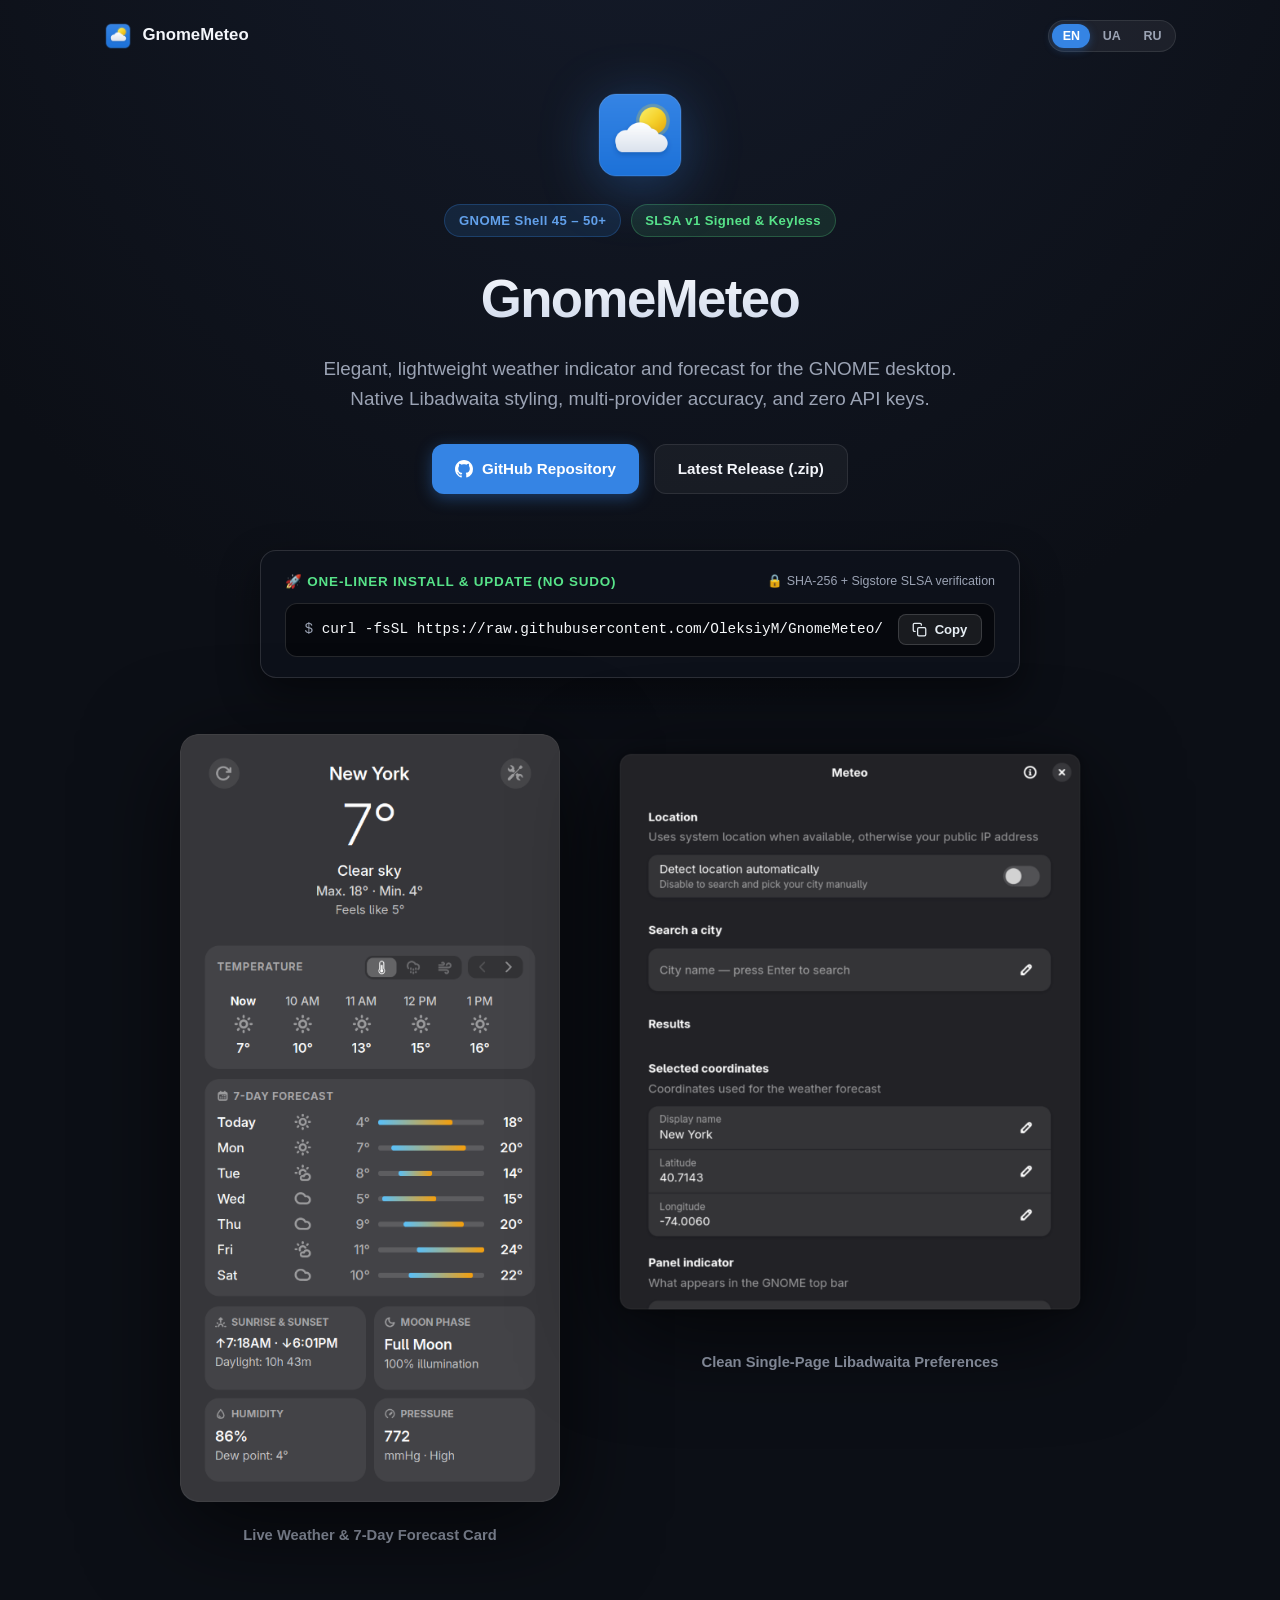
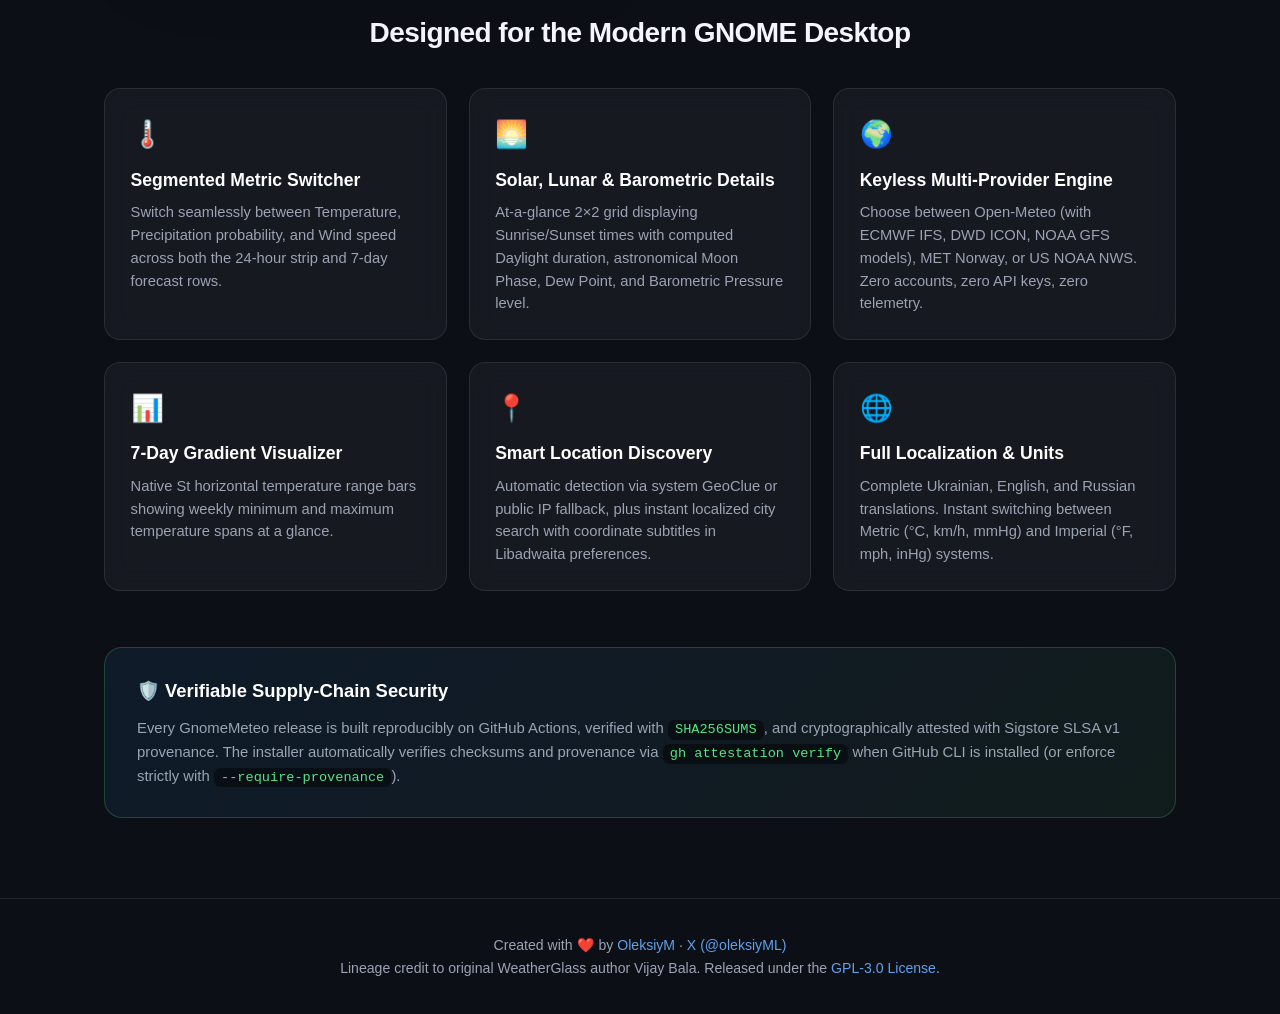
==== commit 70cf148f: "docs(screenshots): update popup screenshot with clean cutout and sync feature descriptions" ====
--- a/index.html
+++ b/index.html
@@ -562,9 +562,9 @@
 
       <div class="feature-card">
         <div class="feature-icon">📊</div>
-        <div class="feature-title" data-i18n="f4Title">7-Day Gradient &amp; Live Marker</div>
+        <div class="feature-title" data-i18n="f4Title">7-Day Gradient Visualizer</div>
         <div class="feature-desc" data-i18n="f4Desc">
-          Native St horizontal temperature range bars with a live current-temperature indicator dot on Today's row for instant visual context.
+          Native St horizontal temperature range bars showing weekly minimum and maximum temperature spans at a glance.
         </div>
       </div>
 
@@ -621,8 +621,8 @@
         f2Desc: 'At-a-glance 2×2 grid displaying Sunrise/Sunset times with computed Daylight duration, astronomical Moon Phase, Dew Point, and Barometric Pressure level.',
         f3Title: 'Keyless Multi-Provider Engine',
         f3Desc: 'Choose between Open-Meteo (with ECMWF IFS, DWD ICON, NOAA GFS models), MET Norway, or US NOAA NWS. Zero accounts, zero API keys, zero telemetry.',
-        f4Title: '7-Day Gradient & Live Marker',
-        f4Desc: 'Native St horizontal temperature range bars with a live current-temperature indicator dot on Today\'s row for instant visual context.',
+        f4Title: '7-Day Gradient Visualizer',
+        f4Desc: 'Native St horizontal temperature range bars showing weekly minimum and maximum temperature spans at a glance.',
         f5Title: 'Smart Location Discovery',
         f5Desc: 'Automatic detection via system GeoClue or public IP fallback, plus instant localized city search with coordinate subtitles in Libadwaita preferences.',
         f6Title: 'Full Localization & Units',
@@ -648,8 +648,8 @@
         f2Desc: 'Наочна сітка 2×2: час сходу і заходу сонця з розрахунком тривалості дня, астрономічна фаза Місяця, точка роси та рівень атмосферного тиску.',
         f3Title: 'Кілька провайдерів без ключів',
         f3Desc: 'Обирайте між Open-Meteo (моделі ECMWF IFS, DWD ICON, NOAA GFS), MET Norway або NOAA NWS. Жодних облікових записів, API-ключів чи телеметрії.',
-        f4Title: 'Градієнтна шкала та маркер «Зараз»',
-        f4Desc: 'Нативні градієнтні смуги температурного діапазону на 7 днів із білим маркером поточної температури на сьогоднішньому дні.',
+        f4Title: '7-денна градієнтна шкала',
+        f4Desc: 'Нативні градієнтні смуги температурного діапазону на 7 днів, що наочно показують мінімум та максимум тижня.',
         f5Title: 'Розумний пошук та геолокація',
         f5Desc: 'Автоматичне визначення через системний GeoClue або за IP-адресою, а також зручний пошук міст рідною мовою у налаштуваннях.',
         f6Title: 'Повна локалізація та одиниці',
@@ -675,8 +675,8 @@
         f2Desc: 'Наглядная сетка 2×2: время восхода и заката с расчётом продолжительности светового дня, астрономическая фаза Луны, точка росы и уровень давления.',
         f3Title: 'Несколько провайдеров без ключей',
         f3Desc: 'Выбирайте между Open-Meteo (модели ECMWF IFS, DWD ICON, NOAA GFS), MET Norway или NOAA NWS. Никаких аккаунтов, API-ключей и телеметрии.',
-        f4Title: 'Градиентная шкала и маркер «Сейчас»',
-        f4Desc: 'Нативные градиентные полосы температурного диапазона на 7 дней с белой точкой текущей температуры на сегодняшнем дне.',
+        f4Title: '7-дневная градиентная шкала',
+        f4Desc: 'Нативные градиентные полосы температурного диапазона на 7 дней, наглядно показывающие минимум и максимум недели.',
         f5Title: 'Умный поиск и геолокация',
         f5Desc: 'Автоматическое определение через системный GeoClue или по IP-адресу, а также удобный поиск городов на родном языке в настройках.',
         f6Title: 'Полная локализация и единицы',
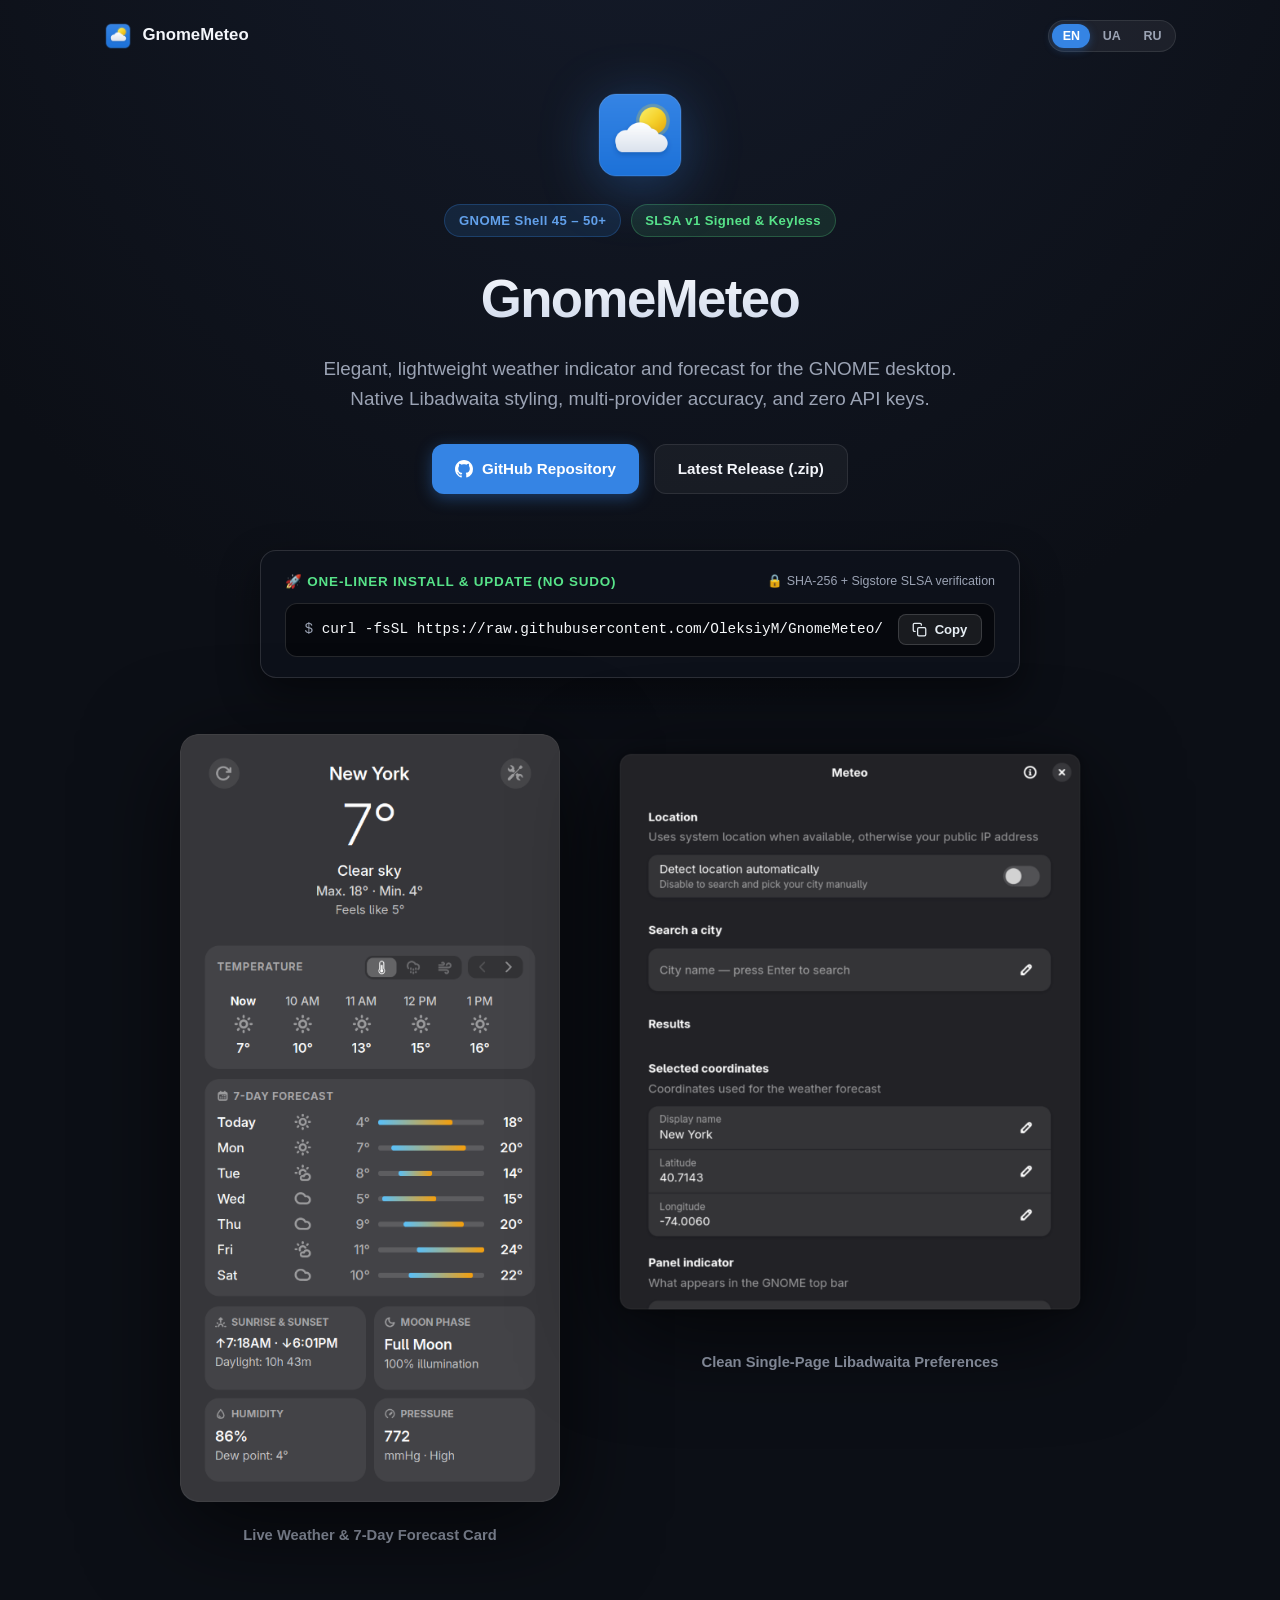
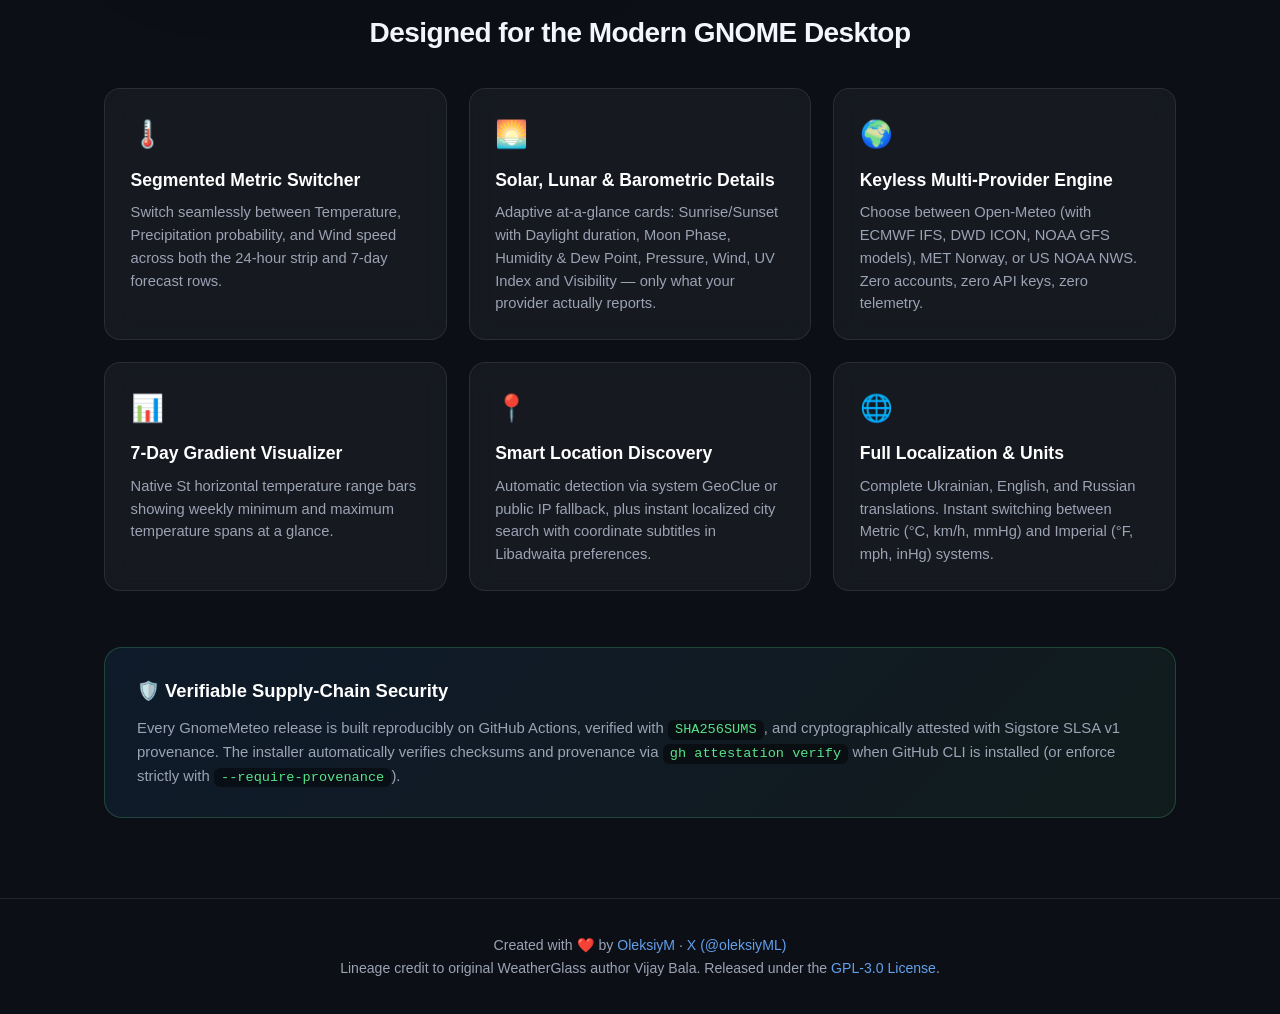
==== commit 0170802c: "chore(release): bump version to 1.2.0" ====
--- a/index.html
+++ b/index.html
@@ -548,7 +548,7 @@
         <div class="feature-icon">🌅</div>
         <div class="feature-title" data-i18n="f2Title">Solar, Lunar &amp; Barometric Details</div>
         <div class="feature-desc" data-i18n="f2Desc">
-          At-a-glance 2×2 grid displaying Sunrise/Sunset times with computed Daylight duration, astronomical Moon Phase, Dew Point, and Barometric Pressure level.
+          Adaptive at-a-glance cards: Sunrise/Sunset with Daylight duration, Moon Phase, Humidity &amp; Dew Point, Pressure, Wind, UV Index and Visibility — only what your provider actually reports.
         </div>
       </div>
 
@@ -618,7 +618,7 @@
         f1Title: 'Segmented Metric Switcher',
         f1Desc: 'Switch seamlessly between Temperature, Precipitation probability, and Wind speed across both the 24-hour strip and 7-day forecast rows.',
         f2Title: 'Solar, Lunar & Barometric Details',
-        f2Desc: 'At-a-glance 2×2 grid displaying Sunrise/Sunset times with computed Daylight duration, astronomical Moon Phase, Dew Point, and Barometric Pressure level.',
+        f2Desc: 'Adaptive at-a-glance cards: Sunrise/Sunset with Daylight duration, Moon Phase, Humidity & Dew Point, Pressure, Wind, UV Index and Visibility — only what your provider actually reports.',
         f3Title: 'Keyless Multi-Provider Engine',
         f3Desc: 'Choose between Open-Meteo (with ECMWF IFS, DWD ICON, NOAA GFS models), MET Norway, or US NOAA NWS. Zero accounts, zero API keys, zero telemetry.',
         f4Title: '7-Day Gradient Visualizer',
@@ -645,7 +645,7 @@
         f1Title: 'Перемикач погодних метрик',
         f1Desc: 'Миттєво перемикайтеся між Температурою, Ймовірністю опадів та Швидкістю вітру одночасно для погодинного та 7-денного прогнозу.',
         f2Title: 'Світловий день, Місяць та Тиск',
-        f2Desc: 'Наочна сітка 2×2: час сходу і заходу сонця з розрахунком тривалості дня, астрономічна фаза Місяця, точка роси та рівень атмосферного тиску.',
+        f2Desc: 'Адаптивні картки: схід і захід сонця з тривалістю дня, фаза Місяця, вологість і точка роси, тиск, вітер, УФ-індекс і видимість — лише те, що реально віддає провайдер.',
         f3Title: 'Кілька провайдерів без ключів',
         f3Desc: 'Обирайте між Open-Meteo (моделі ECMWF IFS, DWD ICON, NOAA GFS), MET Norway або NOAA NWS. Жодних облікових записів, API-ключів чи телеметрії.',
         f4Title: '7-денна градієнтна шкала',
@@ -672,7 +672,7 @@
         f1Title: 'Переключатель погодных метрик',
         f1Desc: 'Мгновенно переключайтесь между Температурой, Вероятностью осадков и Скоростью ветра одновременно для почасового и 7-дневного прогноза.',
         f2Title: 'Световой день, Луна и Давление',
-        f2Desc: 'Наглядная сетка 2×2: время восхода и заката с расчётом продолжительности светового дня, астрономическая фаза Луны, точка росы и уровень давления.',
+        f2Desc: 'Адаптивные карточки: восход и закат с длиной дня, фаза Луны, влажность и точка росы, давление, ветер, УФ-индекс и видимость — только то, что реально отдаёт провайдер.',
         f3Title: 'Несколько провайдеров без ключей',
         f3Desc: 'Выбирайте между Open-Meteo (модели ECMWF IFS, DWD ICON, NOAA GFS), MET Norway или NOAA NWS. Никаких аккаунтов, API-ключей и телеметрии.',
         f4Title: '7-дневная градиентная шкала',
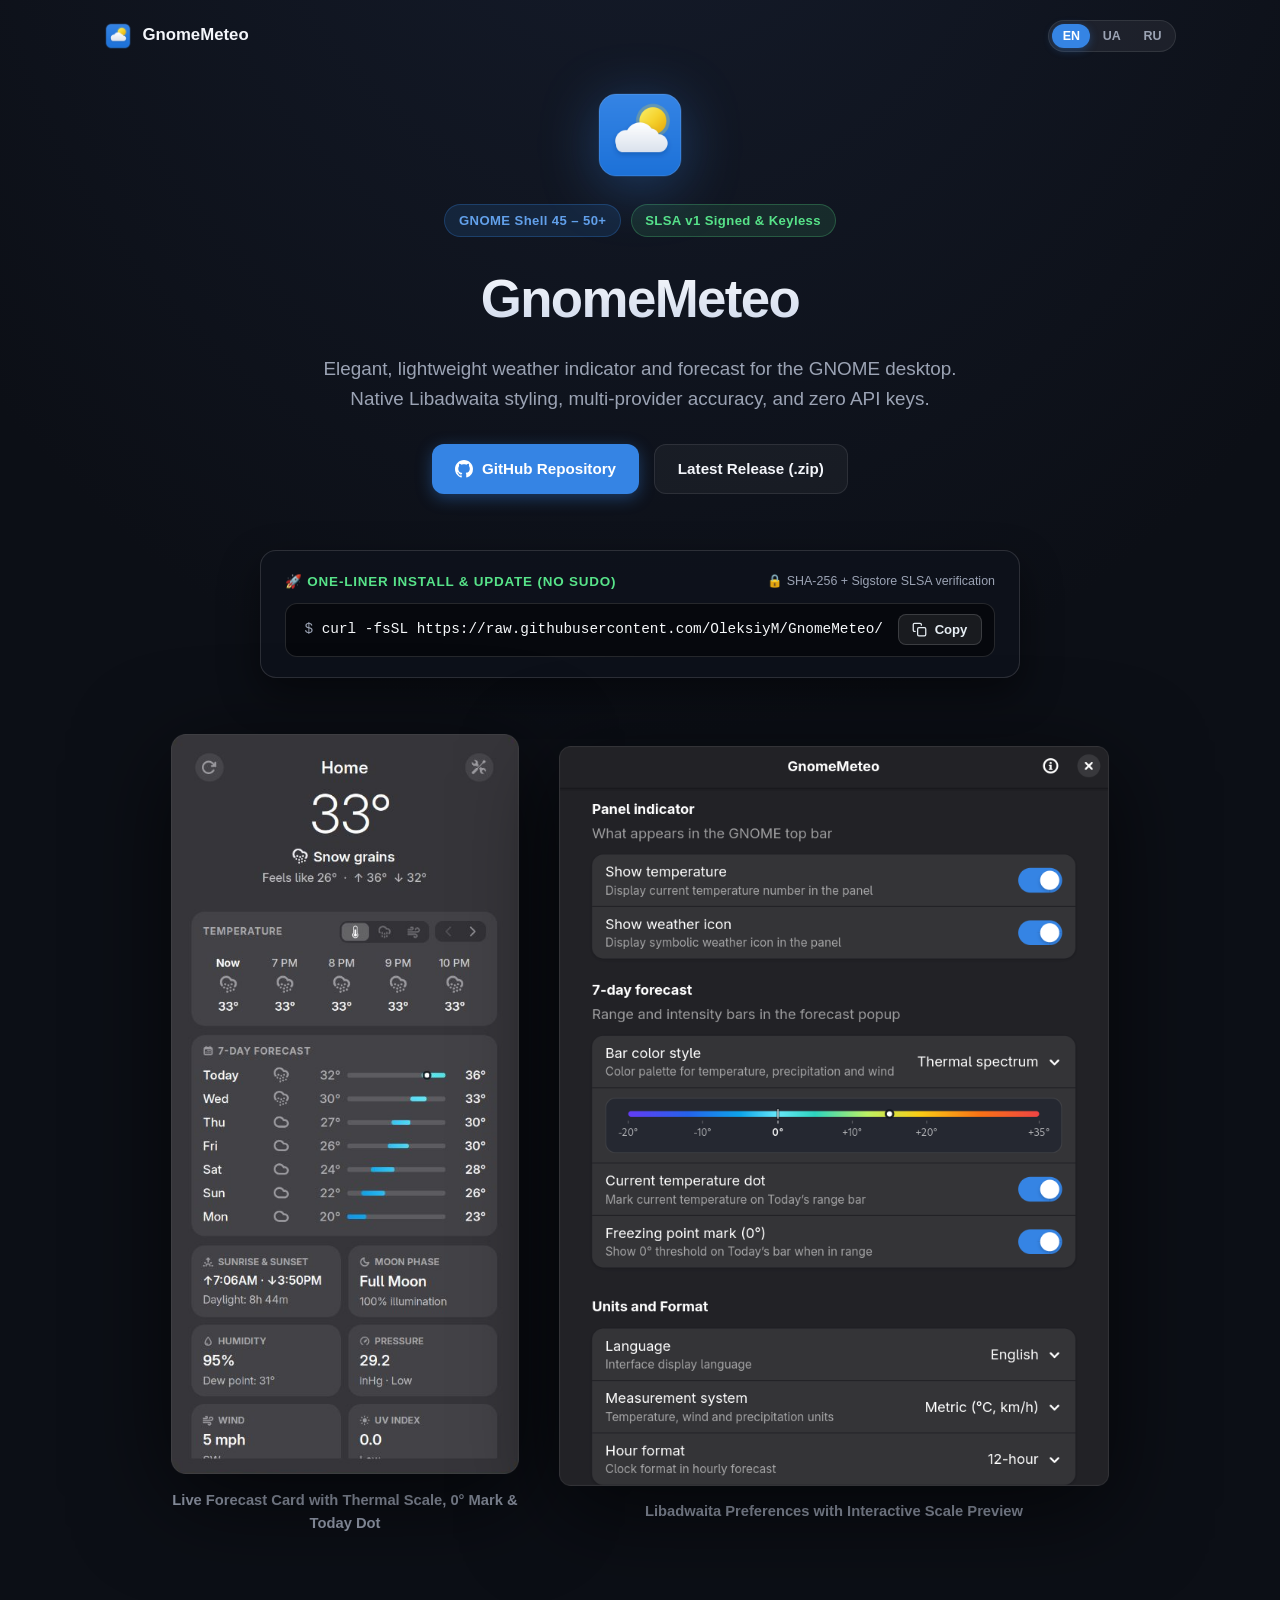
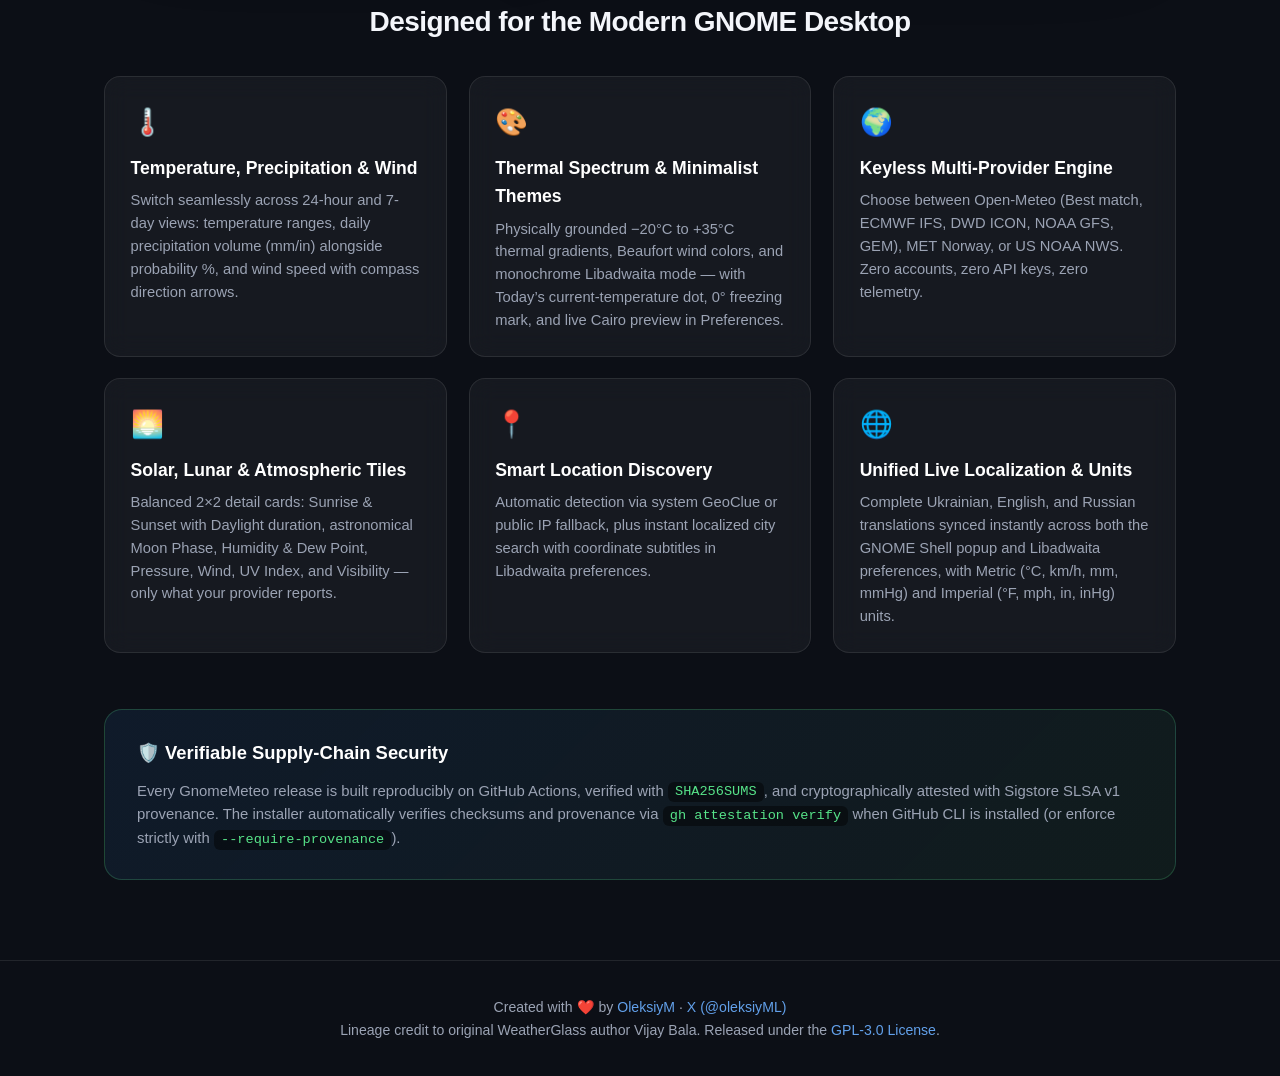
==== commit eb1bfd9c: "feat(ui): physical thermal & minimalist scales, precip/wind upgrades, live prefs i18n" ====
--- a/index.html
+++ b/index.html
@@ -331,7 +331,7 @@
     .showcase-grid {
       display: flex;
       justify-content: center;
-      align-items: flex-start;
+      align-items: center;
       gap: 2.5rem;
       flex-wrap: wrap;
       margin-bottom: 4rem;
@@ -342,10 +342,10 @@
     }
 
     .showcase-item img {
+      display: block;
       max-width: 100%;
       height: auto;
       filter: drop-shadow(0 24px 48px rgba(0, 0, 0, 0.65));
-      border-radius: 18px;
       transition: transform 0.3s ease;
     }
 
@@ -523,13 +523,13 @@
     </div>
 
     <div class="showcase-grid">
-      <div class="showcase-item" style="max-width: 380px;">
+      <div class="showcase-item" style="max-width: 348px;">
         <img src="screenshots/screenshot-1.png" alt="GnomeMeteo Forecast Popup Preview">
-        <div class="showcase-caption" data-i18n="capPopup">Live Weather &amp; 7-Day Forecast Card</div>
-      </div>
-      <div class="showcase-item" style="max-width: 500px;">
+        <div class="showcase-caption" data-i18n="capPopup">Live Forecast Card with Thermal Scale, 0° Mark &amp; Today Dot</div>
+      </div>
+      <div class="showcase-item" style="max-width: 550px;">
         <img src="screenshots/05-preferences.png" alt="GnomeMeteo Preferences Window">
-        <div class="showcase-caption" data-i18n="capPrefs">Clean Single-Page Libadwaita Preferences</div>
+        <div class="showcase-caption" data-i18n="capPrefs">Libadwaita Preferences with Interactive Scale Preview</div>
       </div>
     </div>
 
@@ -538,17 +538,17 @@
     <div class="features-grid">
       <div class="feature-card">
         <div class="feature-icon">🌡️</div>
-        <div class="feature-title" data-i18n="f1Title">Segmented Metric Switcher</div>
+        <div class="feature-title" data-i18n="f1Title">Temperature, Precipitation &amp; Wind</div>
         <div class="feature-desc" data-i18n="f1Desc">
-          Switch seamlessly between Temperature, Precipitation probability, and Wind speed across both the 24-hour strip and 7-day forecast rows.
+          Switch seamlessly across 24-hour and 7-day views: temperature ranges, daily precipitation volume (mm/in) alongside probability %, and wind speed with compass direction arrows.
         </div>
       </div>
 
       <div class="feature-card">
-        <div class="feature-icon">🌅</div>
-        <div class="feature-title" data-i18n="f2Title">Solar, Lunar &amp; Barometric Details</div>
+        <div class="feature-icon">🎨</div>
+        <div class="feature-title" data-i18n="f2Title">Thermal Spectrum &amp; Minimalist Themes</div>
         <div class="feature-desc" data-i18n="f2Desc">
-          Adaptive at-a-glance cards: Sunrise/Sunset with Daylight duration, Moon Phase, Humidity &amp; Dew Point, Pressure, Wind, UV Index and Visibility — only what your provider actually reports.
+          Physically grounded −20°C to +35°C thermal gradients, Beaufort wind colors, and monochrome Libadwaita mode — with Today’s current-temperature dot, 0° freezing mark, and live Cairo preview in Preferences.
         </div>
       </div>
 
@@ -556,15 +556,15 @@
         <div class="feature-icon">🌍</div>
         <div class="feature-title" data-i18n="f3Title">Keyless Multi-Provider Engine</div>
         <div class="feature-desc" data-i18n="f3Desc">
-          Choose between Open-Meteo (with ECMWF IFS, DWD ICON, NOAA GFS models), MET Norway, or US NOAA NWS. Zero accounts, zero API keys, zero telemetry.
+          Choose between Open-Meteo (Best match, ECMWF IFS, DWD ICON, NOAA GFS, GEM), MET Norway, or US NOAA NWS. Zero accounts, zero API keys, zero telemetry.
         </div>
       </div>
 
       <div class="feature-card">
-        <div class="feature-icon">📊</div>
-        <div class="feature-title" data-i18n="f4Title">7-Day Gradient Visualizer</div>
+        <div class="feature-icon">🌅</div>
+        <div class="feature-title" data-i18n="f4Title">Solar, Lunar &amp; Atmospheric Tiles</div>
         <div class="feature-desc" data-i18n="f4Desc">
-          Native St horizontal temperature range bars showing weekly minimum and maximum temperature spans at a glance.
+          Balanced 2×2 detail cards: Sunrise &amp; Sunset with Daylight duration, astronomical Moon Phase, Humidity &amp; Dew Point, Pressure, Wind, UV Index, and Visibility — only what your provider reports.
         </div>
       </div>
 
@@ -578,9 +578,9 @@
 
       <div class="feature-card">
         <div class="feature-icon">🌐</div>
-        <div class="feature-title" data-i18n="f6Title">Full Localization &amp; Units</div>
+        <div class="feature-title" data-i18n="f6Title">Unified Live Localization &amp; Units</div>
         <div class="feature-desc" data-i18n="f6Desc">
-          Complete Ukrainian, English, and Russian translations. Instant switching between Metric (°C, km/h, mmHg) and Imperial (°F, mph, inHg) systems.
+          Complete Ukrainian, English, and Russian translations synced instantly across both the GNOME Shell popup and Libadwaita preferences, with Metric (°C, km/h, mm, mmHg) and Imperial (°F, mph, in, inHg) units.
         </div>
       </div>
     </div>
@@ -612,21 +612,21 @@
         installVerify: '🔒 SHA-256 + Sigstore SLSA verification',
         copyBtn: 'Copy',
         copiedBtn: 'Copied!',
-        capPopup: 'Live Weather & 7-Day Forecast Card',
-        capPrefs: 'Clean Single-Page Libadwaita Preferences',
+        capPopup: 'Live Forecast Card with Thermal Scale, 0° Mark & Today Dot',
+        capPrefs: 'Libadwaita Preferences with Interactive Scale Preview',
         secFeatures: 'Designed for the Modern GNOME Desktop',
-        f1Title: 'Segmented Metric Switcher',
-        f1Desc: 'Switch seamlessly between Temperature, Precipitation probability, and Wind speed across both the 24-hour strip and 7-day forecast rows.',
-        f2Title: 'Solar, Lunar & Barometric Details',
-        f2Desc: 'Adaptive at-a-glance cards: Sunrise/Sunset with Daylight duration, Moon Phase, Humidity & Dew Point, Pressure, Wind, UV Index and Visibility — only what your provider actually reports.',
+        f1Title: 'Temperature, Precipitation & Wind',
+        f1Desc: 'Switch seamlessly across 24-hour and 7-day views: temperature ranges, daily precipitation volume (mm/in) alongside probability %, and wind speed with compass direction arrows.',
+        f2Title: 'Thermal Spectrum & Minimalist Themes',
+        f2Desc: 'Physically grounded −20°C to +35°C thermal gradients, Beaufort wind colors, and monochrome Libadwaita mode — with Today’s current-temperature dot, 0° freezing mark, and live Cairo preview in Preferences.',
         f3Title: 'Keyless Multi-Provider Engine',
-        f3Desc: 'Choose between Open-Meteo (with ECMWF IFS, DWD ICON, NOAA GFS models), MET Norway, or US NOAA NWS. Zero accounts, zero API keys, zero telemetry.',
-        f4Title: '7-Day Gradient Visualizer',
-        f4Desc: 'Native St horizontal temperature range bars showing weekly minimum and maximum temperature spans at a glance.',
+        f3Desc: 'Choose between Open-Meteo (Best match, ECMWF IFS, DWD ICON, NOAA GFS, GEM), MET Norway, or US NOAA NWS. Zero accounts, zero API keys, zero telemetry.',
+        f4Title: 'Solar, Lunar & Atmospheric Tiles',
+        f4Desc: 'Balanced 2×2 detail cards: Sunrise & Sunset with Daylight duration, astronomical Moon Phase, Humidity & Dew Point, Pressure, Wind, UV Index, and Visibility — only what your provider reports.',
         f5Title: 'Smart Location Discovery',
         f5Desc: 'Automatic detection via system GeoClue or public IP fallback, plus instant localized city search with coordinate subtitles in Libadwaita preferences.',
-        f6Title: 'Full Localization & Units',
-        f6Desc: 'Complete Ukrainian, English, and Russian translations. Instant switching between Metric (°C, km/h, mmHg) and Imperial (°F, mph, inHg) systems.',
+        f6Title: 'Unified Live Localization & Units',
+        f6Desc: 'Complete Ukrainian, English, and Russian translations synced instantly across both the GNOME Shell popup and Libadwaita preferences, with Metric (°C, km/h, mm, mmHg) and Imperial (°F, mph, in, inHg) units.',
         secBannerTitle: '🛡️ Verifiable Supply-Chain Security',
         secBannerDesc: 'Every GnomeMeteo release is built on GitHub Actions, verified with <code>SHA256SUMS</code>, and cryptographically attested with Sigstore SLSA v1 provenance. The installer automatically verifies checksums and provenance via <code>gh attestation verify</code> (or enforce strictly with <code>--require-provenance</code>).'
       },
@@ -639,21 +639,21 @@
         installVerify: '🔒 Перевірка SHA-256 + Sigstore SLSA',
         copyBtn: 'Копіювати',
         copiedBtn: 'Скопійовано!',
-        capPopup: 'Картка поточної погоди та прогнозу на 7 днів',
-        capPrefs: 'Лаконічні односторінкові налаштування Libadwaita',
+        capPopup: 'Картка прогнозу з термошкалою, позначкою 0° та маркером «Зараз»',
+        capPrefs: 'Налаштування Libadwaita з інтерактивним прев’ю шкали',
         secFeatures: 'Створено для сучасного робочого столу GNOME',
-        f1Title: 'Перемикач погодних метрик',
-        f1Desc: 'Миттєво перемикайтеся між Температурою, Ймовірністю опадів та Швидкістю вітру одночасно для погодинного та 7-денного прогнозу.',
-        f2Title: 'Світловий день, Місяць та Тиск',
-        f2Desc: 'Адаптивні картки: схід і захід сонця з тривалістю дня, фаза Місяця, вологість і точка роси, тиск, вітер, УФ-індекс і видимість — лише те, що реально віддає провайдер.',
+        f1Title: 'Температура, Опади та Вітер',
+        f1Desc: 'Миттєво перемикайте погодинний та 7-денний прогноз: діапазони температур, добовий об’єм опадів (мм/in) поруч із ймовірністю % та швидкість вітру зі стрілками напрямку.',
+        f2Title: 'Живий спектр та стримана тема',
+        f2Desc: 'Фізично точна термошкала від −20°C до +35°C, кольори сили вітру та монохромний режим Libadwaita — з точкою поточної температури, позначкою 0° і живим прев’ю в налаштуваннях.',
         f3Title: 'Кілька провайдерів без ключів',
-        f3Desc: 'Обирайте між Open-Meteo (моделі ECMWF IFS, DWD ICON, NOAA GFS), MET Norway або NOAA NWS. Жодних облікових записів, API-ключів чи телеметрії.',
-        f4Title: '7-денна градієнтна шкала',
-        f4Desc: 'Нативні градієнтні смуги температурного діапазону на 7 днів, що наочно показують мінімум та максимум тижня.',
+        f3Desc: 'Обирайте між Open-Meteo (Best match, ECMWF IFS, DWD ICON, NOAA GFS, GEM), MET Norway або NOAA NWS. Жодних облікових записів, API-ключів чи телеметрії.',
+        f4Title: 'Сонце, Місяць та деталі атмосфери',
+        f4Desc: 'Збалансовані картки 2×2: схід і захід із тривалістю дня, астрономічна фаза Місяця, вологість і точка роси, тиск, вітер, УФ-індекс і видимість — лише реальні дані провайдера.',
         f5Title: 'Розумний пошук та геолокація',
         f5Desc: 'Автоматичне визначення через системний GeoClue або за IP-адресою, а також зручний пошук міст рідною мовою у налаштуваннях.',
-        f6Title: 'Повна локалізація та одиниці',
-        f6Desc: 'Якісні переклади українською, англійською та російською мовами. Підтримка метричної (°C, км/год, мм рт. ст.) та імперської (°F, миль/год, inHg) систем.',
+        f6Title: 'Єдина жива локалізація та одиниці',
+        f6Desc: 'Повні переклади українською, англійською та російською мовами з миттєвим перемиканням одночасно у вікні прогнозу та в налаштуваннях Libadwaita. Метрична та імперська системи.',
         secBannerTitle: '🛡️ Криптографічний захист релізів (SLSA v1)',
         secBannerDesc: 'Кожен реліз GnomeMeteo збирається у GitHub Actions, перевіряється за <code>SHA256SUMS</code> та підписується сертифікатом Sigstore SLSA v1. Інсталятор автоматично перевіряє цілісність та криптографічний підпис через <code>gh attestation verify</code> (або суворо з прапорцем <code>--require-provenance</code>).'
       },
@@ -666,21 +666,21 @@
         installVerify: '🔒 Проверка SHA-256 + Sigstore SLSA',
         copyBtn: 'Копировать',
         copiedBtn: 'Скопировано!',
-        capPopup: 'Карточка текущей погоды и прогноза на 7 дней',
-        capPrefs: 'Лаконичные одностраничные настройки Libadwaita',
+        capPopup: 'Карточка прогноза с термошкалой, отметкой 0° и маркером «Сейчас»',
+        capPrefs: 'Настройки Libadwaita с интерактивным превью шкалы',
         secFeatures: 'Создано для современного рабочего стола GNOME',
-        f1Title: 'Переключатель погодных метрик',
-        f1Desc: 'Мгновенно переключайтесь между Температурой, Вероятностью осадков и Скоростью ветра одновременно для почасового и 7-дневного прогноза.',
-        f2Title: 'Световой день, Луна и Давление',
-        f2Desc: 'Адаптивные карточки: восход и закат с длиной дня, фаза Луны, влажность и точка росы, давление, ветер, УФ-индекс и видимость — только то, что реально отдаёт провайдер.',
+        f1Title: 'Температура, Осадки и Ветер',
+        f1Desc: 'Мгновенно переключайте почасовой и 7-дневный прогноз: диапазоны температур, суточный объём осадков (мм/in) рядом с вероятностью % и скорость ветра со стрелками направления.',
+        f2Title: 'Живой спектр и сдержанная тема',
+        f2Desc: 'Физически точная термошкала от −20°C до +35°C, цвета силы ветра и монохромный режим Libadwaita — с точкой текущей температуры, отметкой 0° и живым превью в настройках.',
         f3Title: 'Несколько провайдеров без ключей',
-        f3Desc: 'Выбирайте между Open-Meteo (модели ECMWF IFS, DWD ICON, NOAA GFS), MET Norway или NOAA NWS. Никаких аккаунтов, API-ключей и телеметрии.',
-        f4Title: '7-дневная градиентная шкала',
-        f4Desc: 'Нативные градиентные полосы температурного диапазона на 7 дней, наглядно показывающие минимум и максимум недели.',
+        f3Desc: 'Выбирайте между Open-Meteo (Best match, ECMWF IFS, DWD ICON, NOAA GFS, GEM), MET Norway или NOAA NWS. Никаких аккаунтов, API-ключей и телеметрии.',
+        f4Title: 'Солнце, Луна и детали атмосферы',
+        f4Desc: 'Сбалансированные карточки 2×2: восход и закат с длиной дня, астрономическая фаза Луны, влажность и точка росы, давление, ветер, УФ-индекс и видимость — только реальные данные провайдера.',
         f5Title: 'Умный поиск и геолокация',
         f5Desc: 'Автоматическое определение через системный GeoClue или по IP-адресу, а также удобный поиск городов на родном языке в настройках.',
-        f6Title: 'Полная локализация и единицы',
-        f6Desc: 'Полный перевод на украинский, английский и русский языки. Поддержка метрической (°C, км/ч, мм рт. ст.) и имперской (°F, миль/ч, inHg) систем.',
+        f6Title: 'Единая живая локализация и единицы',
+        f6Desc: 'Полный перевод на украинский, английский и русский языки с мгновенным переключением одновременно в окне прогноза и в настройках Libadwaita. Метрическая и имперская системы.',
         secBannerTitle: '🛡️ Криптографическая защита релизов (SLSA v1)',
         secBannerDesc: 'Каждый релиз GnomeMeteo собирается в GitHub Actions, проверяется по <code>SHA256SUMS</code> и подписывается сертификатом Sigstore SLSA v1. Инсталлятор автоматически проверяет целостность и подпись через <code>gh attestation verify</code> (или в строгом режиме с флагом <code>--require-provenance</code>).'
       }
